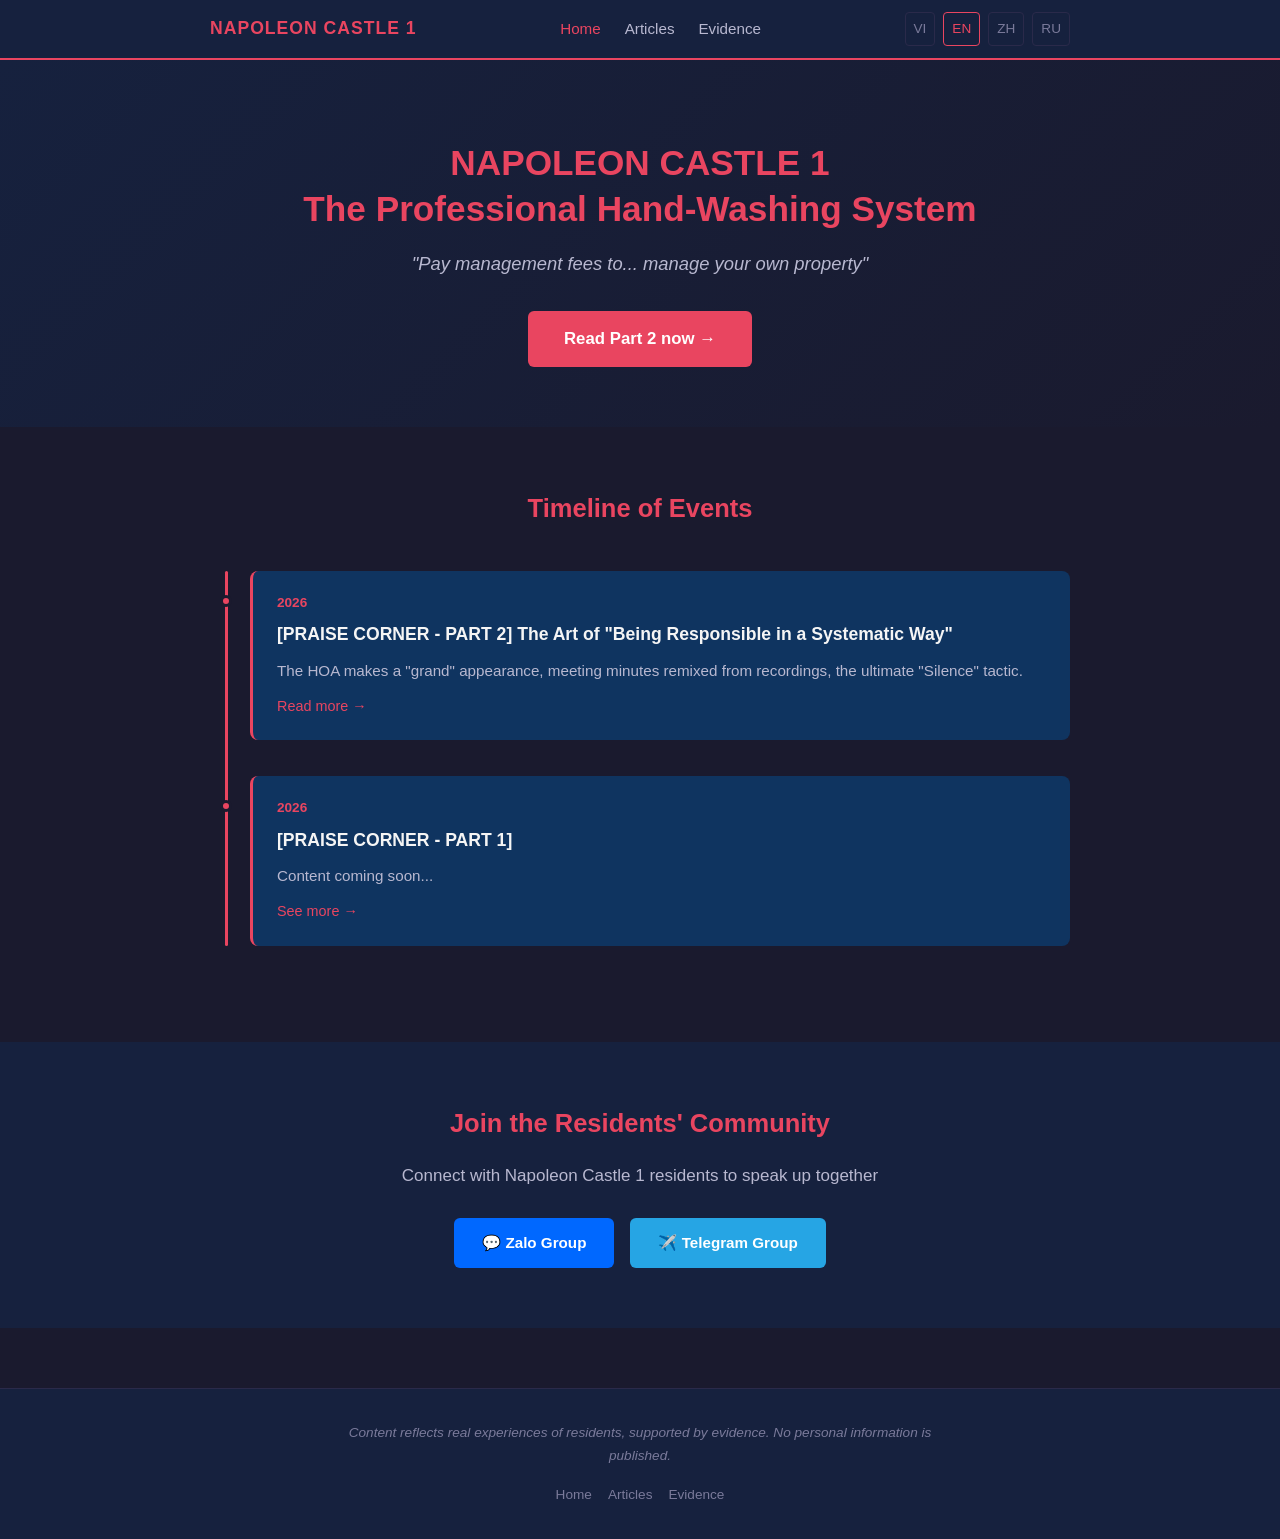
==== en/index.html @ b6dafae9 "feat: initial commit - Napoleon Castle expose site Multi-language static site with Vietnamese, Engli" ====
<!DOCTYPE html>
<html lang="en">
<head>
  <meta charset="UTF-8">
  <meta name="viewport" content="width=device-width, initial-scale=1.0">
  <meta name="description" content="Napoleon Castle 1 - Exposing the HOA & Property Management of Napoleon Castle 1, Nha Trang. Evidence, truth, and the residents' voice.">
  <title>Napoleon Castle 1 — The Professional Hand-Washing System</title>
  <link rel="alternate" hreflang="vi" href="/vi/index.html">
  <link rel="alternate" hreflang="en" href="/en/index.html">
  <link rel="alternate" hreflang="zh" href="/zh/index.html">
  <link rel="alternate" hreflang="ru" href="/ru/index.html">
  <link rel="stylesheet" href="../css/style.css">
</head>
<body>
  <header class="site-header">
    <div class="container">
      <a href="/en/index.html" class="site-logo">NAPOLEON CASTLE 1</a>
      <button class="menu-toggle" aria-label="Menu">&#9776;</button>
      <ul class="nav-links">
        <li><a href="/en/index.html" class="active">Home</a></li>
        <li><a href="/en/posts/part-2.html">Articles</a></li>
        <li><a href="/en/evidence/index.html">Evidence</a></li>
      </ul>
      <div class="lang-selector">
        <a href="/vi/index.html">VI</a>
        <a href="/en/index.html" class="active">EN</a>
        <a href="/zh/index.html">ZH</a>
        <a href="/ru/index.html">RU</a>
      </div>
    </div>
  </header>

  <main>
    <!-- Hero -->
    <section class="hero">
      <div class="container">
        <h1>NAPOLEON CASTLE 1<br>The Professional Hand-Washing System</h1>
        <p class="subtitle">"Pay management fees to... manage your own property"</p>
        <a href="/en/posts/part-2.html" class="btn-cta">Read Part 2 now →</a>
      </div>
    </section>

    <!-- Timeline -->
    <section class="timeline-section">
      <div class="container">
        <h2>Timeline of Events</h2>
        <div class="timeline">
          <div class="timeline-item">
            <div class="timeline-date">2026</div>
            <h3>[PRAISE CORNER - PART 2] The Art of "Being Responsible in a Systematic Way"</h3>
            <p>The HOA makes a "grand" appearance, meeting minutes remixed from recordings, the ultimate "Silence" tactic.</p>
            <a href="/en/posts/part-2.html" class="read-more">Read more →</a>
          </div>
          <div class="timeline-item">
            <div class="timeline-date">2026</div>
            <h3>[PRAISE CORNER - PART 1]</h3>
            <p>Content coming soon...</p>
            <a href="/en/posts/part-1.html" class="read-more">See more →</a>
          </div>
        </div>
      </div>
    </section>

    <!-- Community -->
    <section class="community-section">
      <h2>Join the Residents' Community</h2>
      <p>Connect with Napoleon Castle 1 residents to speak up together</p>
      <div class="community-buttons">
        <a href="#" class="btn-community btn-zalo">💬 Zalo Group</a>
        <a href="#" class="btn-community btn-telegram">✈️ Telegram Group</a>
      </div>
    </section>
  </main>

  <footer class="site-footer">
    <div class="container">
      <p class="disclaimer">Content reflects real experiences of residents, supported by evidence. No personal information is published.</p>
      <div class="footer-links">
        <a href="/en/index.html">Home</a>
        <a href="/en/posts/part-2.html">Articles</a>
        <a href="/en/evidence/index.html">Evidence</a>
      </div>
    </div>
  </footer>

  <script src="../js/main.js"></script>
</body>
</html>
---- css/style.css ----
/* === Napoleon Castle 1 Expose — Theme === */
:root {
  --bg-primary: #1a1a2e;
  --bg-secondary: #16213e;
  --bg-card: #0f3460;
  --accent: #e94560;
  --accent-hover: #ff6b81;
  --text-primary: #f5f5f5;
  --text-secondary: #b8b8d0;
  --text-muted: #7a7a9a;
  --border: #2a2a4a;
  --quote-border: #e94560;
  --success: #2ed573;
  --font-stack: -apple-system, BlinkMacSystemFont, 'Segoe UI', Roboto, sans-serif;
  --max-width: 900px;
  --header-height: 60px;
}

/* === Reset & Base === */
*, *::before, *::after { box-sizing: border-box; margin: 0; padding: 0; }

html { scroll-behavior: smooth; }

body {
  font-family: var(--font-stack);
  background: var(--bg-primary);
  color: var(--text-primary);
  line-height: 1.7;
  font-size: 17px;
  min-height: 100vh;
}

a { color: var(--accent); text-decoration: none; transition: color 0.2s; }
a:hover { color: var(--accent-hover); }

img { max-width: 100%; height: auto; }

/* === Layout === */
.container { max-width: var(--max-width); margin: 0 auto; padding: 0 20px; }

/* === Header === */
.site-header {
  background: var(--bg-secondary);
  border-bottom: 2px solid var(--accent);
  position: sticky;
  top: 0;
  z-index: 100;
  height: var(--header-height);
}

.site-header .container {
  display: flex;
  align-items: center;
  justify-content: space-between;
  height: 100%;
}

.site-logo {
  font-size: 1.1rem;
  font-weight: 700;
  color: var(--accent);
  letter-spacing: 1px;
}

.nav-links { display: flex; gap: 24px; list-style: none; }
.nav-links a { color: var(--text-secondary); font-size: 0.95rem; }
.nav-links a:hover, .nav-links a.active { color: var(--accent); }

.lang-selector { display: flex; gap: 8px; }
.lang-selector a {
  color: var(--text-muted);
  font-size: 0.85rem;
  padding: 4px 8px;
  border: 1px solid var(--border);
  border-radius: 4px;
}
.lang-selector a:hover, .lang-selector a.active {
  color: var(--accent);
  border-color: var(--accent);
}

/* Hamburger */
.menu-toggle {
  display: none;
  background: none;
  border: none;
  color: var(--text-primary);
  font-size: 1.5rem;
  cursor: pointer;
}

/* === Hero === */
.hero {
  text-align: center;
  padding: 80px 20px 60px;
  background: linear-gradient(135deg, var(--bg-secondary), var(--bg-primary));
}

.hero h1 {
  font-size: 2.2rem;
  color: var(--accent);
  margin-bottom: 16px;
  line-height: 1.3;
}

.hero .subtitle {
  font-size: 1.15rem;
  color: var(--text-secondary);
  font-style: italic;
  margin-bottom: 32px;
}

.btn-cta {
  display: inline-block;
  background: var(--accent);
  color: #fff;
  padding: 14px 36px;
  border-radius: 6px;
  font-size: 1.05rem;
  font-weight: 600;
  transition: background 0.2s;
}
.btn-cta:hover { background: var(--accent-hover); color: #fff; }

/* === Timeline === */
.timeline-section { padding: 60px 0; }
.timeline-section h2 { text-align: center; margin-bottom: 40px; color: var(--accent); }

.timeline {
  position: relative;
  padding-left: 40px;
}

.timeline::before {
  content: '';
  position: absolute;
  left: 15px;
  top: 0;
  bottom: 0;
  width: 3px;
  background: var(--accent);
  border-radius: 2px;
}

.timeline-item {
  position: relative;
  margin-bottom: 36px;
  padding: 20px 24px;
  background: var(--bg-card);
  border-radius: 8px;
  border-left: 3px solid var(--accent);
}

.timeline-item::before {
  content: '';
  position: absolute;
  left: -33px;
  top: 24px;
  width: 12px;
  height: 12px;
  background: var(--accent);
  border-radius: 50%;
  border: 3px solid var(--bg-primary);
}

.timeline-date {
  font-size: 0.85rem;
  color: var(--accent);
  font-weight: 600;
  margin-bottom: 6px;
}

.timeline-item h3 { font-size: 1.1rem; margin-bottom: 8px; }
.timeline-item p { color: var(--text-secondary); font-size: 0.95rem; }
.timeline-item .read-more { font-size: 0.9rem; margin-top: 10px; display: inline-block; }

/* === Quote Block === */
.quote-block {
  border-left: 4px solid var(--quote-border);
  padding: 20px 24px;
  margin: 28px 0;
  background: rgba(233, 69, 96, 0.08);
  border-radius: 0 8px 8px 0;
  font-style: italic;
  font-size: 1.15rem;
  color: var(--text-primary);
  line-height: 1.6;
}

.quote-block cite {
  display: block;
  margin-top: 10px;
  font-size: 0.85rem;
  color: var(--text-muted);
  font-style: normal;
}

/* === Community Section === */
.community-section {
  text-align: center;
  padding: 60px 20px;
  background: var(--bg-secondary);
}

.community-section h2 { color: var(--accent); margin-bottom: 16px; }
.community-section p { color: var(--text-secondary); margin-bottom: 28px; }

.community-buttons { display: flex; gap: 16px; justify-content: center; flex-wrap: wrap; }

.btn-community {
  display: inline-flex;
  align-items: center;
  gap: 8px;
  padding: 12px 28px;
  border-radius: 6px;
  font-weight: 600;
  font-size: 0.95rem;
  color: #fff;
  transition: opacity 0.2s;
}
.btn-community:hover { opacity: 0.85; color: #fff; }
.btn-zalo { background: #0068ff; }
.btn-telegram { background: #26a5e4; }

.qr-codes {
  display: flex;
  gap: 32px;
  justify-content: center;
  flex-wrap: wrap;
  margin-top: 28px;
}
.qr-item { text-align: center; }
.qr-item p { color: var(--text-muted); font-size: 0.9rem; margin-bottom: 12px; }
.qr-image {
  max-width: 200px;
  border-radius: 12px;
  border: 3px solid #fff;
}

/* === Post Article (single-page blog) === */
.post-article { padding-top: 20px; }
.post-article + .post-article { border-top: 2px solid var(--accent); margin-top: 60px; }

.post-header {
  padding: 48px 0 24px;
  border-bottom: 1px solid var(--border);
  margin-bottom: 32px;
}

.post-header h1 { font-size: 1.8rem; line-height: 1.3; margin-bottom: 12px; }
.post-meta { color: var(--text-muted); font-size: 0.9rem; }

.post-content { padding-bottom: 40px; }
.post-content h2 {
  color: var(--accent);
  font-size: 1.4rem;
  margin: 40px 0 16px;
  padding-bottom: 8px;
  border-bottom: 1px solid var(--border);
}
.post-content h3 { font-size: 1.15rem; margin: 24px 0 12px; }
.post-content p { margin-bottom: 16px; color: var(--text-secondary); }
.post-content ul, .post-content ol { margin: 12px 0 16px 24px; color: var(--text-secondary); }
.post-content li { margin-bottom: 6px; }
.post-content strong { color: var(--text-primary); }

/* Loop visual */
.loop-diagram {
  text-align: center;
  padding: 24px;
  margin: 28px 0;
  background: var(--bg-card);
  border-radius: 8px;
  font-size: 1.2rem;
  color: var(--accent);
  letter-spacing: 2px;
}

/* === Evidence === */
.evidence-section {
  background: var(--bg-card);
  padding: 24px;
  border-radius: 8px;
  margin: 32px 0;
}
.evidence-section h2 { color: var(--accent); margin-bottom: 16px; font-size: 1.2rem; }
.evidence-link {
  display: block;
  padding: 10px 0;
  border-bottom: 1px solid var(--border);
  color: var(--text-secondary);
}
.evidence-link:last-child { border-bottom: none; }
.evidence-link:hover { color: var(--accent); }

.evidence-embed {
  margin-bottom: 28px;
  padding-bottom: 20px;
  border-bottom: 1px solid var(--border);
}
.evidence-embed:last-child { border-bottom: none; }
.evidence-embed h3 { font-size: 1rem; margin-bottom: 12px; color: var(--text-primary); }
.evidence-embed iframe {
  border: none;
  border-radius: 6px;
  background: var(--bg-secondary);
  display: block;
  margin-bottom: 8px;
}

/* 16:9 responsive video */
.video-wrapper {
  position: relative;
  padding-bottom: 56.25%; /* 16:9 */
  height: 0;
  overflow: hidden;
  border-radius: 6px;
  margin-bottom: 8px;
}
.video-wrapper iframe {
  position: absolute;
  top: 0;
  left: 0;
  width: 100%;
  height: 100%;
  margin-bottom: 0;
}

/* === Share Buttons === */
.share-buttons {
  display: flex;
  gap: 12px;
  padding: 24px 0;
  border-top: 1px solid var(--border);
  margin-top: 32px;
}

.btn-share {
  padding: 10px 20px;
  border-radius: 6px;
  font-size: 0.9rem;
  font-weight: 600;
  cursor: pointer;
  border: none;
  color: #fff;
  transition: opacity 0.2s;
}
.btn-share:hover { opacity: 0.85; }
.btn-share-fb { background: #1877f2; }
.btn-share-copy { background: var(--bg-card); border: 1px solid var(--border); color: var(--text-secondary); }
.btn-share-copy:hover { border-color: var(--accent); color: var(--accent); }

/* === Post Navigation === */
.post-nav {
  display: flex;
  justify-content: space-between;
  padding: 24px 0;
  border-top: 1px solid var(--border);
}
.post-nav a { color: var(--text-secondary); }
.post-nav a:hover { color: var(--accent); }

/* === Footer === */
.site-footer {
  background: var(--bg-secondary);
  border-top: 1px solid var(--border);
  padding: 32px 0;
  text-align: center;
  margin-top: 60px;
}

.disclaimer {
  font-size: 0.85rem;
  color: var(--text-muted);
  font-style: italic;
  margin-bottom: 16px;
  max-width: 600px;
  margin-left: auto;
  margin-right: auto;
}

.footer-links { display: flex; gap: 16px; justify-content: center; }
.footer-links a { color: var(--text-muted); font-size: 0.85rem; }

/* === Landing Page (Language Selector) === */
.landing-page {
  display: flex;
  flex-direction: column;
  align-items: center;
  justify-content: center;
  min-height: 100vh;
  text-align: center;
  padding: 40px 20px;
}

.landing-page h1 {
  font-size: 2.5rem;
  color: var(--accent);
  margin-bottom: 12px;
}

.landing-page .tagline {
  color: var(--text-secondary);
  font-style: italic;
  margin-bottom: 48px;
  font-size: 1.1rem;
}

.lang-grid {
  display: grid;
  grid-template-columns: repeat(2, 1fr);
  gap: 16px;
  max-width: 400px;
  width: 100%;
}

.lang-btn {
  display: flex;
  align-items: center;
  justify-content: center;
  padding: 20px;
  background: var(--bg-card);
  border: 2px solid var(--border);
  border-radius: 10px;
  font-size: 1.1rem;
  font-weight: 600;
  color: var(--text-primary);
  transition: border-color 0.2s, transform 0.2s;
}
.lang-btn:hover {
  border-color: var(--accent);
  color: var(--accent);
  transform: translateY(-2px);
}

/* === Placeholder Notice === */
.placeholder-notice {
  text-align: center;
  padding: 80px 20px;
  color: var(--text-muted);
  font-style: italic;
  font-size: 1.1rem;
}

/* === Responsive === */
@media (max-width: 768px) {
  .menu-toggle { display: block; }

  .nav-links {
    display: none;
    position: absolute;
    top: var(--header-height);
    left: 0;
    right: 0;
    background: var(--bg-secondary);
    flex-direction: column;
    padding: 16px 20px;
    gap: 12px;
    border-bottom: 2px solid var(--accent);
  }
  .nav-links.open { display: flex; }

  .lang-selector {
    position: absolute;
    top: var(--header-height);
    right: 20px;
    display: none;
  }
  .nav-links.open ~ .lang-selector { display: flex; margin-top: 8px; }

  .hero { padding: 48px 16px 40px; }
  .hero h1 { font-size: 1.6rem; }

  .timeline { padding-left: 30px; }
  .timeline::before { left: 10px; }
  .timeline-item::before { left: -28px; }

  .post-header h1 { font-size: 1.4rem; }
  .post-content h2 { font-size: 1.2rem; }

  .lang-grid { grid-template-columns: 1fr; max-width: 280px; }

  .landing-page h1 { font-size: 1.8rem; }
}
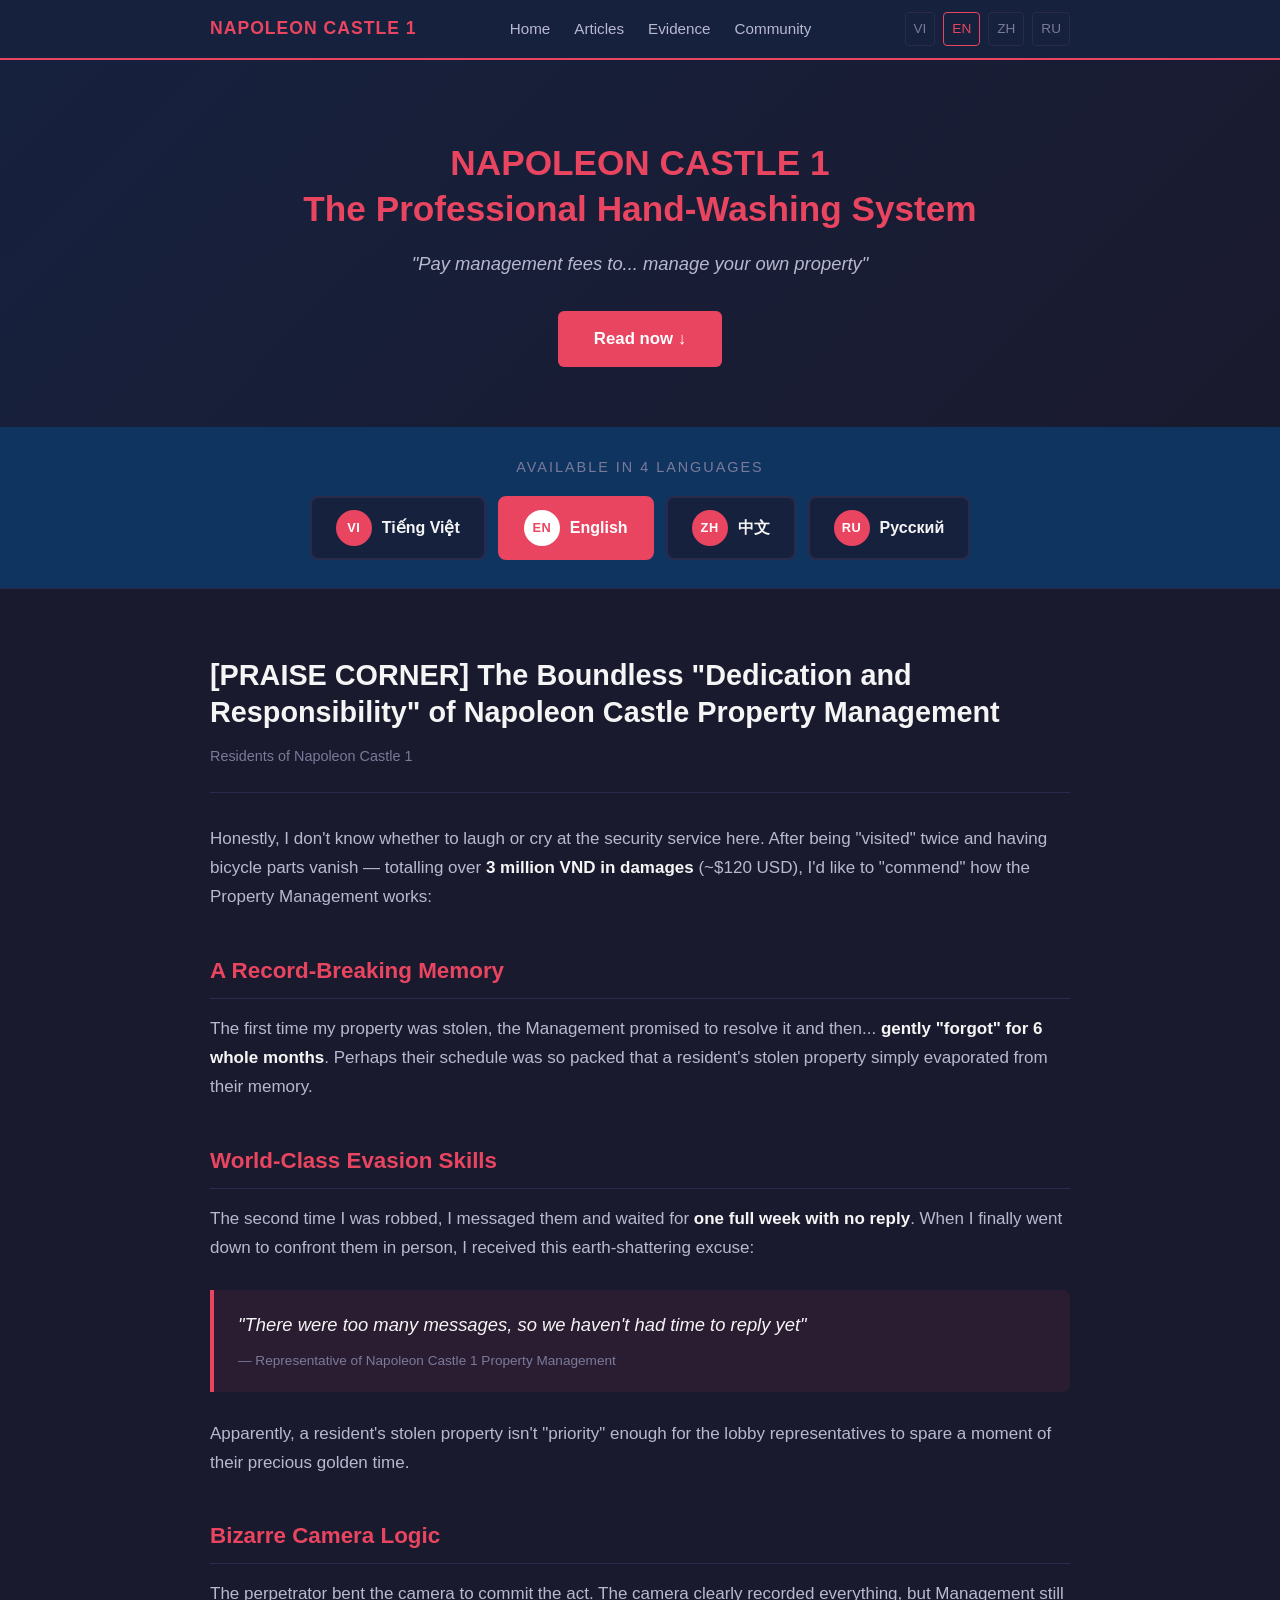
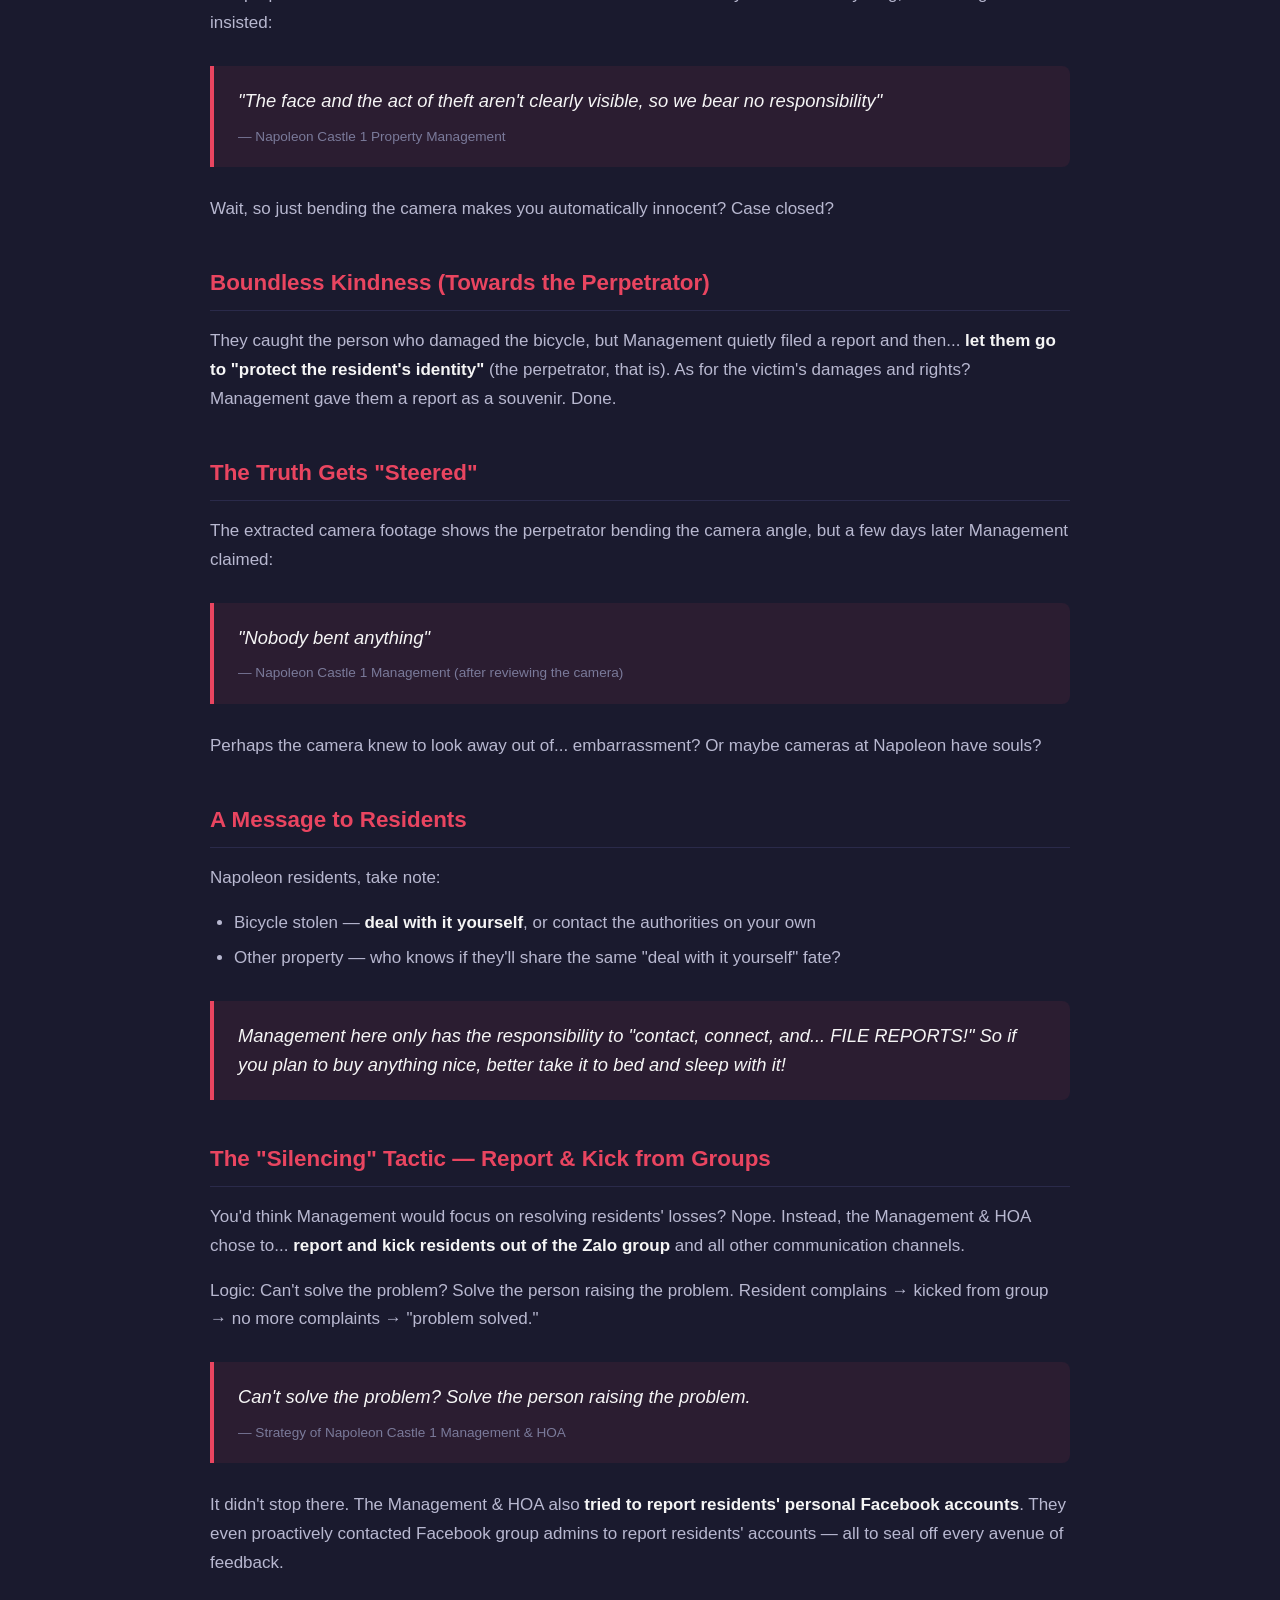
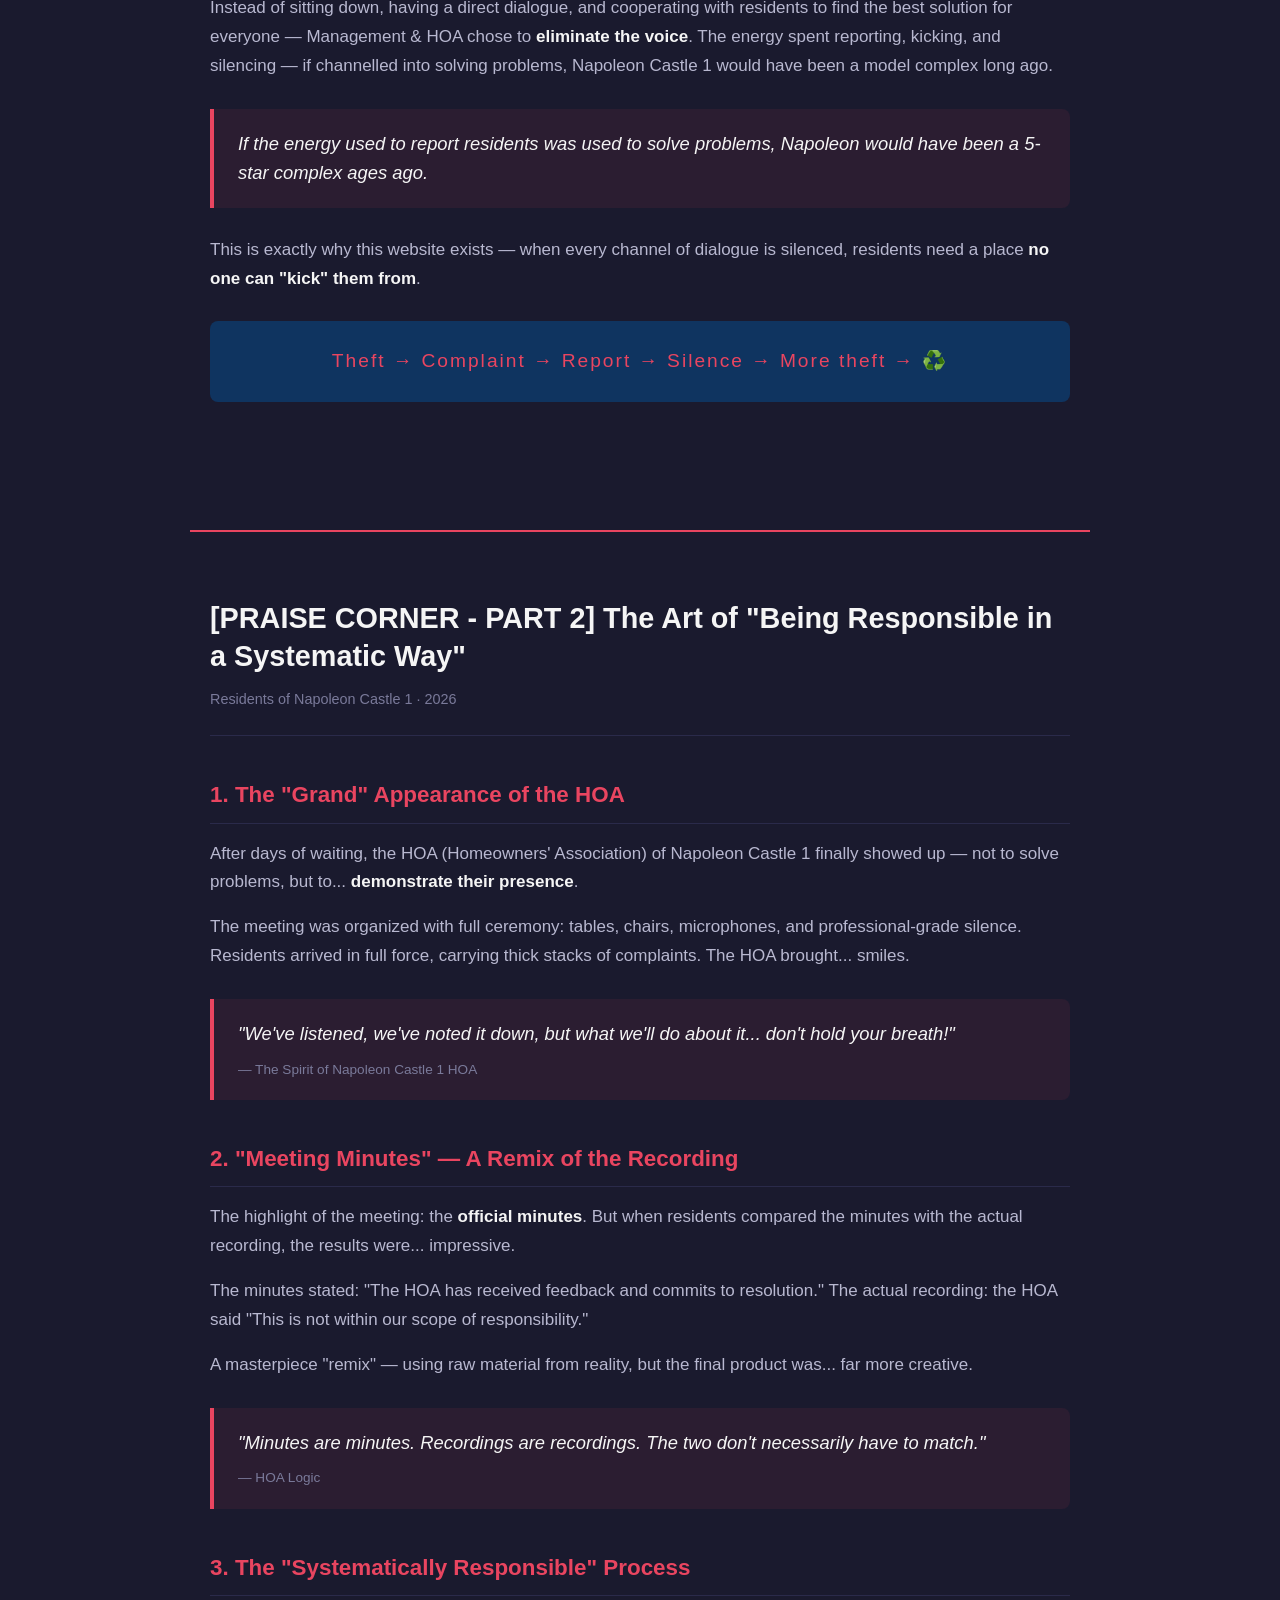
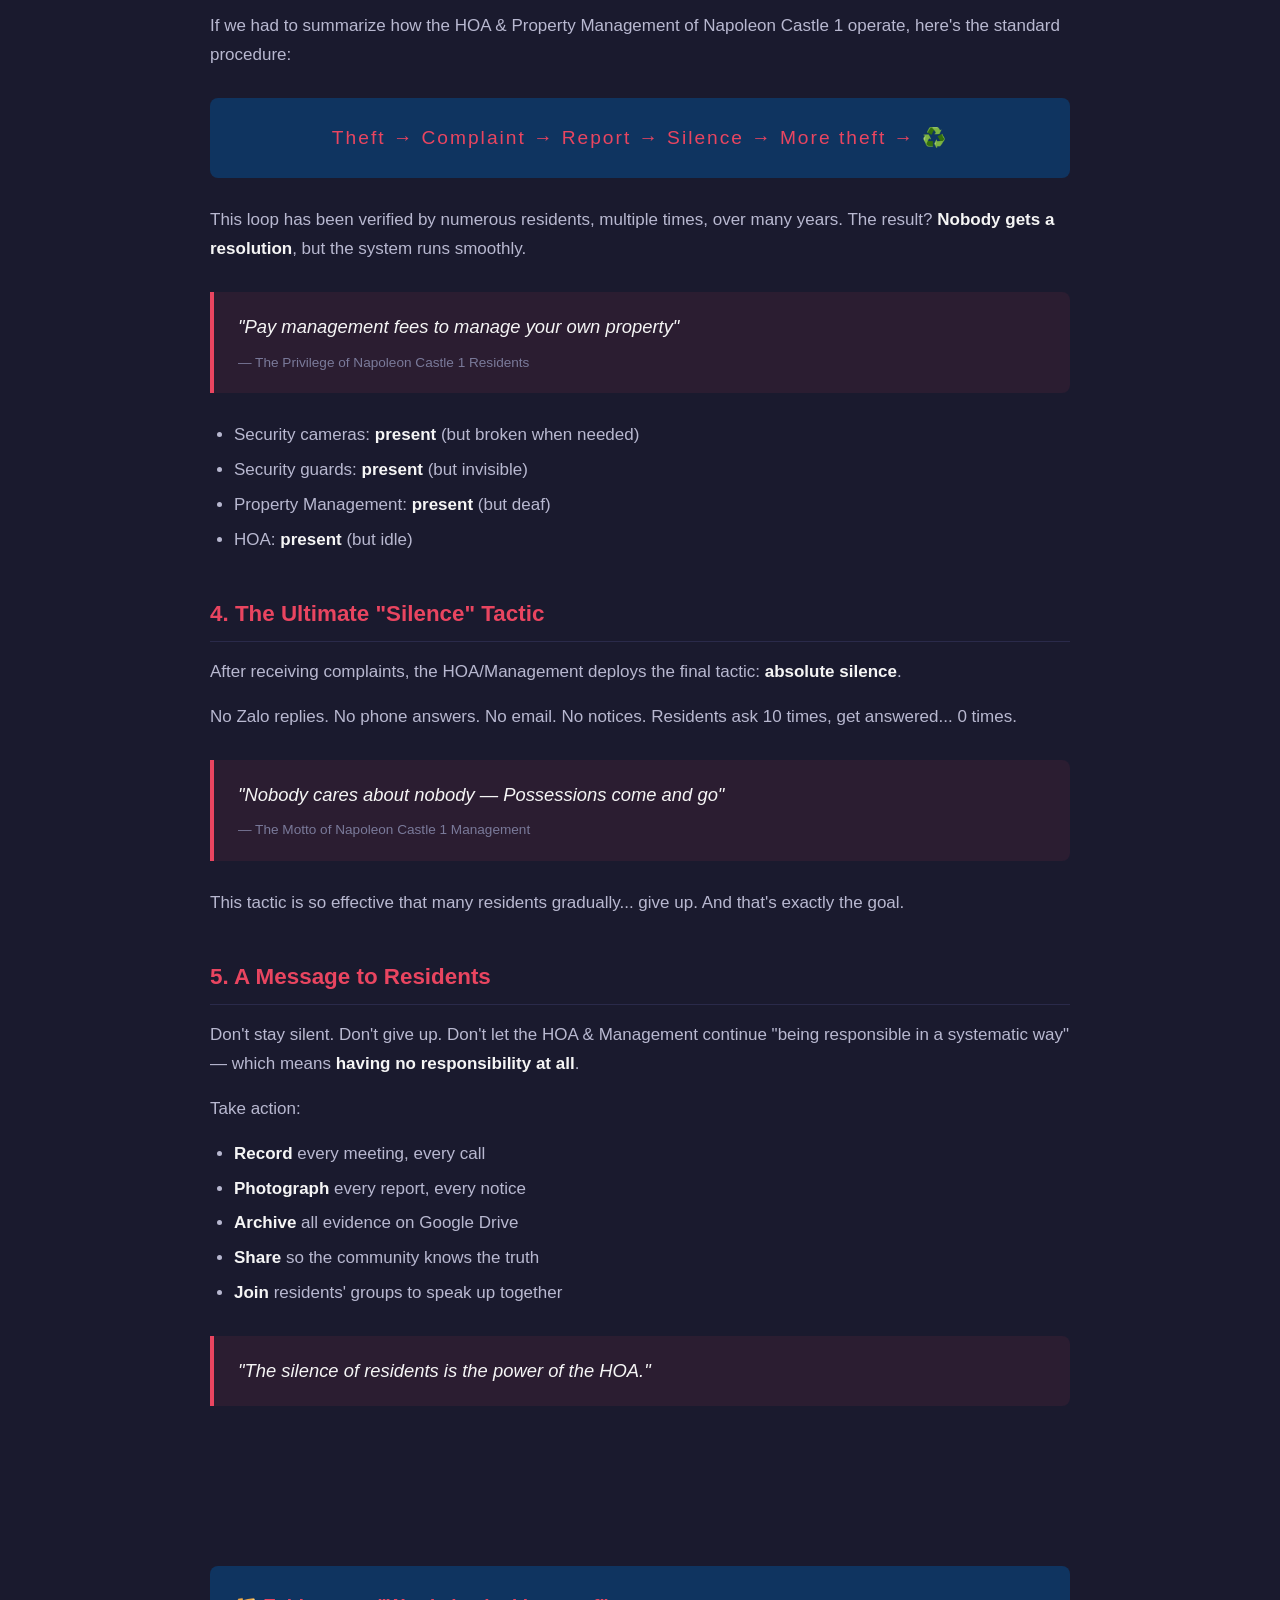
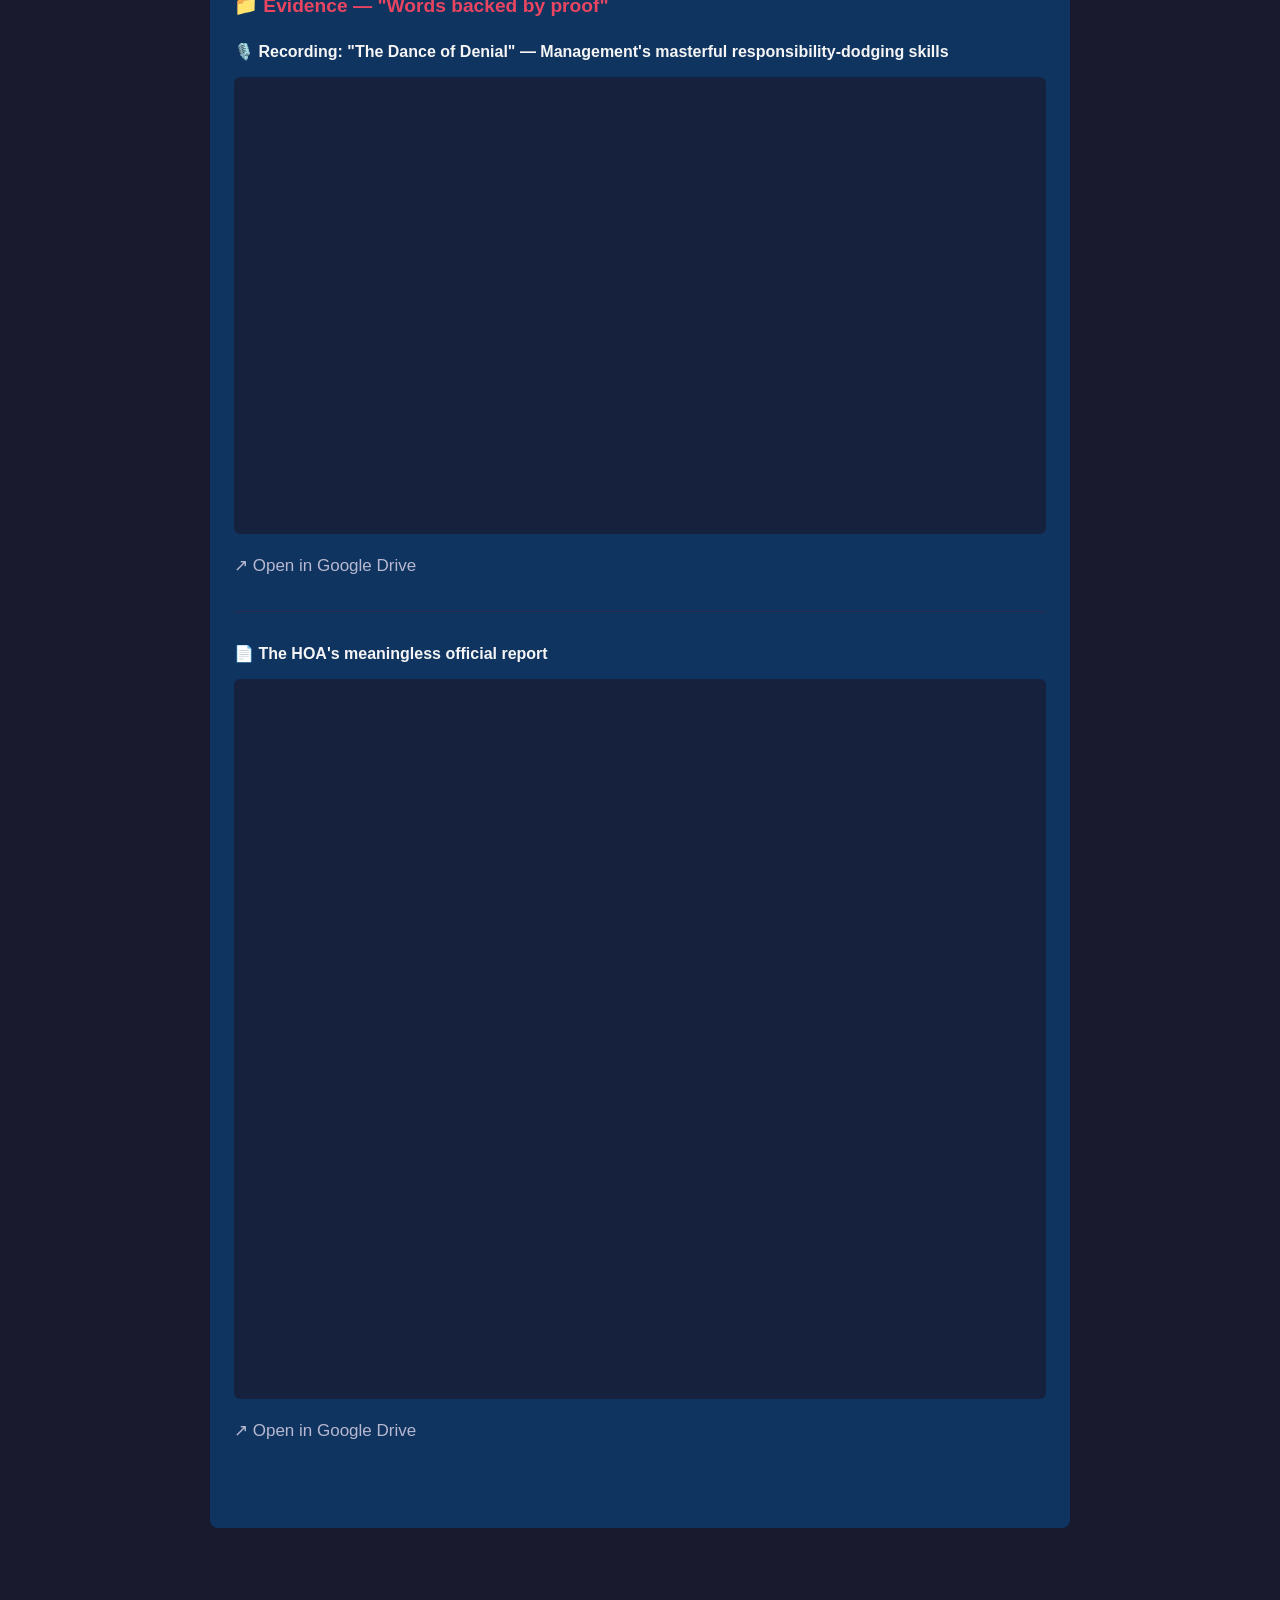
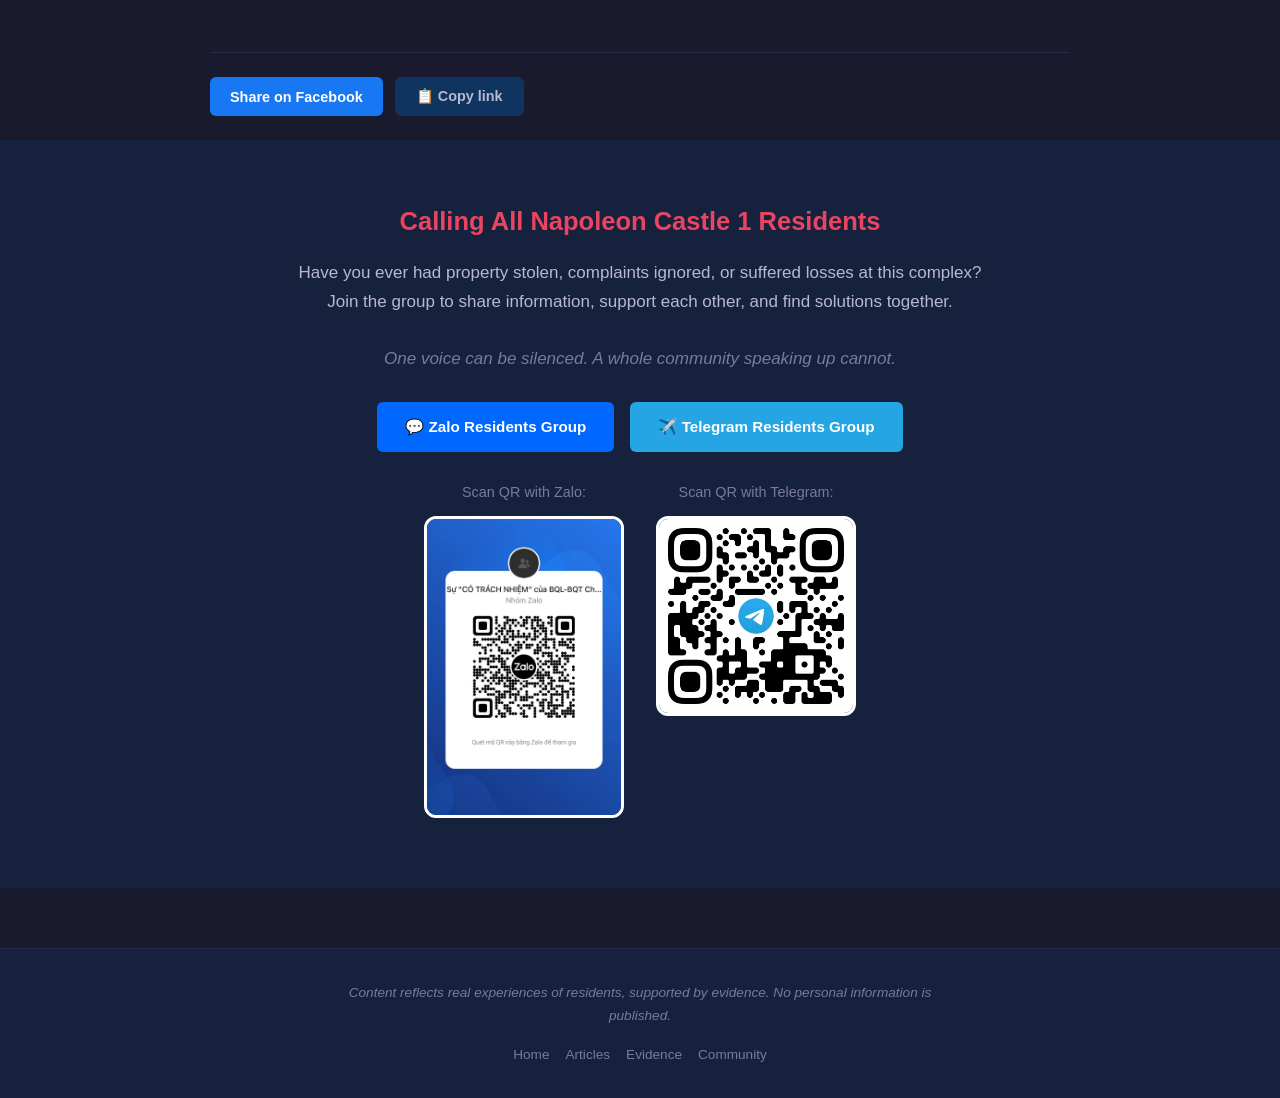
==== commit f0297696: "update" ====
--- a/en/index.html
+++ b/en/index.html
@@ -5,69 +5,281 @@
   <meta name="viewport" content="width=device-width, initial-scale=1.0">
   <meta name="description" content="Napoleon Castle 1 - Exposing the HOA & Property Management of Napoleon Castle 1, Nha Trang. Evidence, truth, and the residents' voice.">
   <title>Napoleon Castle 1 — The Professional Hand-Washing System</title>
-  <link rel="alternate" hreflang="vi" href="/vi/index.html">
-  <link rel="alternate" hreflang="en" href="/en/index.html">
-  <link rel="alternate" hreflang="zh" href="/zh/index.html">
-  <link rel="alternate" hreflang="ru" href="/ru/index.html">
+  <link rel="alternate" hreflang="vi" href="../index.html">
+  <link rel="alternate" hreflang="en" href="./index.html">
+  <link rel="alternate" hreflang="zh" href="../zh/index.html">
+  <link rel="alternate" hreflang="ru" href="../ru/index.html">
   <link rel="stylesheet" href="../css/style.css">
 </head>
 <body>
   <header class="site-header">
     <div class="container">
-      <a href="/en/index.html" class="site-logo">NAPOLEON CASTLE 1</a>
+      <a href="#top" class="site-logo">NAPOLEON CASTLE 1</a>
       <button class="menu-toggle" aria-label="Menu">&#9776;</button>
       <ul class="nav-links">
-        <li><a href="/en/index.html" class="active">Home</a></li>
-        <li><a href="/en/posts/part-2.html">Articles</a></li>
-        <li><a href="/en/evidence/index.html">Evidence</a></li>
+        <li><a href="#top">Home</a></li>
+        <li><a href="#articles">Articles</a></li>
+        <li><a href="#evidence">Evidence</a></li>
+        <li><a href="#community">Community</a></li>
       </ul>
       <div class="lang-selector">
-        <a href="/vi/index.html">VI</a>
-        <a href="/en/index.html" class="active">EN</a>
-        <a href="/zh/index.html">ZH</a>
-        <a href="/ru/index.html">RU</a>
+        <a href="../index.html">VI</a>
+        <a href="./index.html" class="active">EN</a>
+        <a href="../zh/index.html">ZH</a>
+        <a href="../ru/index.html">RU</a>
       </div>
     </div>
   </header>
 
   <main>
     <!-- Hero -->
-    <section class="hero">
+    <section id="top" class="hero">
       <div class="container">
         <h1>NAPOLEON CASTLE 1<br>The Professional Hand-Washing System</h1>
         <p class="subtitle">"Pay management fees to... manage your own property"</p>
-        <a href="/en/posts/part-2.html" class="btn-cta">Read Part 2 now →</a>
-      </div>
-    </section>
-
-    <!-- Timeline -->
-    <section class="timeline-section">
+        <a href="#articles" class="btn-cta">Read now ↓</a>
+      </div>
+    </section>
+
+    <!-- Multi-language Banner -->
+    <section class="multilang-banner">
       <div class="container">
-        <h2>Timeline of Events</h2>
-        <div class="timeline">
-          <div class="timeline-item">
-            <div class="timeline-date">2026</div>
-            <h3>[PRAISE CORNER - PART 2] The Art of "Being Responsible in a Systematic Way"</h3>
-            <p>The HOA makes a "grand" appearance, meeting minutes remixed from recordings, the ultimate "Silence" tactic.</p>
-            <a href="/en/posts/part-2.html" class="read-more">Read more →</a>
-          </div>
-          <div class="timeline-item">
-            <div class="timeline-date">2026</div>
-            <h3>[PRAISE CORNER - PART 1]</h3>
-            <p>Content coming soon...</p>
-            <a href="/en/posts/part-1.html" class="read-more">See more →</a>
-          </div>
-        </div>
-      </div>
-    </section>
-
-    <!-- Community -->
-    <section class="community-section">
-      <h2>Join the Residents' Community</h2>
-      <p>Connect with Napoleon Castle 1 residents to speak up together</p>
+        <p class="multilang-title">Available in 4 languages</p>
+        <div class="multilang-grid">
+          <a href="../index.html" class="multilang-btn">
+            <span class="multilang-flag">VI</span>
+            <span class="multilang-label">Tiếng Việt</span>
+          </a>
+          <a href="./index.html" class="multilang-btn active">
+            <span class="multilang-flag">EN</span>
+            <span class="multilang-label">English</span>
+          </a>
+          <a href="../zh/index.html" class="multilang-btn">
+            <span class="multilang-flag">ZH</span>
+            <span class="multilang-label">中文</span>
+          </a>
+          <a href="../ru/index.html" class="multilang-btn">
+            <span class="multilang-flag">RU</span>
+            <span class="multilang-label">Русский</span>
+          </a>
+        </div>
+      </div>
+    </section>
+
+    <!-- ========== ARTICLES ========== -->
+    <section id="articles">
+
+      <!-- Article 1 -->
+      <article class="container post-article">
+        <div class="post-header">
+          <h1>[PRAISE CORNER] The Boundless "Dedication and Responsibility" of Napoleon Castle Property Management</h1>
+          <p class="post-meta">Residents of Napoleon Castle 1</p>
+        </div>
+
+        <div class="post-content">
+          <p>Honestly, I don't know whether to laugh or cry at the security service here. After being "visited" twice and having bicycle parts vanish — totalling over <strong>3 million VND in damages</strong> (~$120 USD), I'd like to "commend" how the Property Management works:</p>
+
+          <h2>A Record-Breaking Memory</h2>
+          <p>The first time my property was stolen, the Management promised to resolve it and then... <strong>gently "forgot" for 6 whole months</strong>. Perhaps their schedule was so packed that a resident's stolen property simply evaporated from their memory.</p>
+
+          <h2>World-Class Evasion Skills</h2>
+          <p>The second time I was robbed, I messaged them and waited for <strong>one full week with no reply</strong>. When I finally went down to confront them in person, I received this earth-shattering excuse:</p>
+
+          <div class="quote-block">
+            "There were too many messages, so we haven't had time to reply yet"
+            <cite>— Representative of Napoleon Castle 1 Property Management</cite>
+          </div>
+
+          <p>Apparently, a resident's stolen property isn't "priority" enough for the lobby representatives to spare a moment of their precious golden time.</p>
+
+          <h2>Bizarre Camera Logic</h2>
+          <p>The perpetrator bent the camera to commit the act. The camera clearly recorded everything, but Management still insisted:</p>
+
+          <div class="quote-block">
+            "The face and the act of theft aren't clearly visible, so we bear no <em>responsibility</em>"
+            <cite>— Napoleon Castle 1 Property Management</cite>
+          </div>
+
+          <p>Wait, so just bending the camera makes you automatically innocent? Case closed?</p>
+
+          <h2>Boundless Kindness (Towards the Perpetrator)</h2>
+          <p>They caught the person who damaged the bicycle, but Management quietly filed a report and then... <strong>let them go to "protect the resident's identity"</strong> (the perpetrator, that is). As for the victim's damages and rights? Management gave them a report as a souvenir. Done.</p>
+
+          <h2>The Truth Gets "Steered"</h2>
+          <p>The extracted camera footage shows the perpetrator bending the camera angle, but a few days later Management claimed:</p>
+
+          <div class="quote-block">
+            "Nobody bent anything"
+            <cite>— Napoleon Castle 1 Management (after reviewing the camera)</cite>
+          </div>
+
+          <p>Perhaps the camera knew to look away out of... embarrassment? Or maybe cameras at Napoleon have souls?</p>
+
+          <h2>A Message to Residents</h2>
+          <p>Napoleon residents, take note:</p>
+          <ul>
+            <li>Bicycle stolen — <strong>deal with it yourself</strong>, or contact the authorities on your own</li>
+            <li>Other property — who knows if they'll share the same "deal with it yourself" fate?</li>
+          </ul>
+
+          <div class="quote-block">
+            Management here only has the <em>responsibility</em> to "contact, connect, and... FILE REPORTS!" So if you plan to buy anything nice, better take it to bed and sleep with it!
+          </div>
+
+          <h2>The "Silencing" Tactic — Report & Kick from Groups</h2>
+          <p>You'd think Management would focus on resolving residents' losses? Nope. Instead, the Management & HOA chose to... <strong>report and kick residents out of the Zalo group</strong> and all other communication channels.</p>
+          <p>Logic: Can't solve the problem? Solve the person raising the problem. Resident complains → kicked from group → no more complaints → "problem solved."</p>
+
+          <div class="quote-block">
+            Can't solve the problem? Solve the person raising the problem.
+            <cite>— Strategy of Napoleon Castle 1 Management & HOA</cite>
+          </div>
+
+          <p>It didn't stop there. The Management & HOA also <strong>tried to report residents' personal Facebook accounts</strong>. They even proactively contacted Facebook group admins to report residents' accounts — all to seal off every avenue of feedback.</p>
+          <p>Instead of sitting down, having a direct dialogue, and cooperating with residents to find the best solution for everyone — Management & HOA chose to <strong>eliminate the voice</strong>. The energy spent reporting, kicking, and silencing — if channelled into solving problems, Napoleon Castle 1 would have been a model complex long ago.</p>
+
+          <div class="quote-block">
+            If the energy used to report residents was used to solve problems, Napoleon would have been a 5-star complex ages ago.
+          </div>
+
+          <p>This is exactly why this website exists — when every channel of dialogue is silenced, residents need a place <strong>no one can "kick" them from</strong>.</p>
+
+          <div class="loop-diagram">
+            Theft → Complaint → Report → Silence → More theft → ♻️
+          </div>
+        </div>
+      </article>
+
+      <!-- Article 2 -->
+      <article class="container post-article">
+        <div class="post-header">
+          <h1>[PRAISE CORNER - PART 2] The Art of "Being Responsible in a Systematic Way"</h1>
+          <p class="post-meta">Residents of Napoleon Castle 1 · 2026</p>
+        </div>
+
+        <div class="post-content">
+          <h2>1. The "Grand" Appearance of the HOA</h2>
+          <p>After days of waiting, the HOA (Homeowners' Association) of Napoleon Castle 1 finally showed up — not to solve problems, but to... <strong>demonstrate their presence</strong>.</p>
+          <p>The meeting was organized with full ceremony: tables, chairs, microphones, and professional-grade silence. Residents arrived in full force, carrying thick stacks of complaints. The HOA brought... smiles.</p>
+
+          <div class="quote-block">
+            "We've listened, we've noted it down, but what we'll do about it... don't hold your breath!"
+            <cite>— The Spirit of Napoleon Castle 1 HOA</cite>
+          </div>
+
+          <h2>2. "Meeting Minutes" — A Remix of the Recording</h2>
+          <p>The highlight of the meeting: the <strong>official minutes</strong>. But when residents compared the minutes with the actual recording, the results were... impressive.</p>
+          <p>The minutes stated: "The HOA has received feedback and commits to resolution." The actual recording: the HOA said "This is not within our scope of responsibility."</p>
+          <p>A masterpiece "remix" — using raw material from reality, but the final product was... far more creative.</p>
+
+          <div class="quote-block">
+            "Minutes are minutes. Recordings are recordings. The two don't necessarily have to match."
+            <cite>— HOA Logic</cite>
+          </div>
+
+          <h2>3. The "Systematically Responsible" Process</h2>
+          <p>If we had to summarize how the HOA & Property Management of Napoleon Castle 1 operate, here's the standard procedure:</p>
+
+          <div class="loop-diagram">
+            Theft → Complaint → Report → Silence → More theft → ♻️
+          </div>
+
+          <p>This loop has been verified by numerous residents, multiple times, over many years. The result? <strong>Nobody gets a resolution</strong>, but the system runs smoothly.</p>
+
+          <div class="quote-block">
+            "Pay management fees to manage your own property"
+            <cite>— The Privilege of Napoleon Castle 1 Residents</cite>
+          </div>
+
+          <ul>
+            <li>Security cameras: <strong>present</strong> (but broken when needed)</li>
+            <li>Security guards: <strong>present</strong> (but invisible)</li>
+            <li>Property Management: <strong>present</strong> (but deaf)</li>
+            <li>HOA: <strong>present</strong> (but idle)</li>
+          </ul>
+
+          <h2>4. The Ultimate "Silence" Tactic</h2>
+          <p>After receiving complaints, the HOA/Management deploys the final tactic: <strong>absolute silence</strong>.</p>
+          <p>No Zalo replies. No phone answers. No email. No notices. Residents ask 10 times, get answered... 0 times.</p>
+
+          <div class="quote-block">
+            "Nobody cares about nobody — Possessions come and go"
+            <cite>— The Motto of Napoleon Castle 1 Management</cite>
+          </div>
+
+          <p>This tactic is so effective that many residents gradually... give up. And that's exactly the goal.</p>
+
+          <h2>5. A Message to Residents</h2>
+          <p>Don't stay silent. Don't give up. Don't let the HOA & Management continue "being responsible in a systematic way" — which means <strong>having no responsibility at all</strong>.</p>
+          <p>Take action:</p>
+          <ul>
+            <li><strong>Record</strong> every meeting, every call</li>
+            <li><strong>Photograph</strong> every report, every notice</li>
+            <li><strong>Archive</strong> all evidence on Google Drive</li>
+            <li><strong>Share</strong> so the community knows the truth</li>
+            <li><strong>Join</strong> residents' groups to speak up together</li>
+          </ul>
+
+          <div class="quote-block">
+            "The silence of residents is the power of the HOA."
+          </div>
+        </div>
+      </article>
+
+    </section>
+
+    <!-- ========== EVIDENCE ========== -->
+    <section id="evidence" class="container" style="padding: 60px 20px;">
+      <div class="evidence-section">
+        <h2>📁 Evidence — "Words backed by proof"</h2>
+
+        <div class="evidence-embed">
+          <h3>🎙️ Recording: "The Dance of Denial" — Management's masterful responsibility-dodging skills</h3>
+          <div class="video-wrapper">
+            <iframe src="https://drive.google.com/file/d/17WcGoPP5Mn9UGs67DYSQonbkfTGHQ_Rq/preview" allow="autoplay" loading="lazy"></iframe>
+          </div>
+          <a href="https://drive.google.com/file/d/17WcGoPP5Mn9UGs67DYSQonbkfTGHQ_Rq/view?usp=sharing" target="_blank" class="evidence-link">↗ Open in Google Drive</a>
+        </div>
+
+        <div class="evidence-embed">
+          <h3>📄 The HOA's meaningless official report</h3>
+          <iframe src="https://drive.google.com/file/d/1DjLZCv8FDVoXOdArXhxJp0pirLEezRLO/preview" width="100%" height="720" allow="autoplay" loading="lazy"></iframe>
+          <a href="https://drive.google.com/file/d/1DjLZCv8FDVoXOdArXhxJp0pirLEezRLO/view?usp=drive_link" target="_blank" class="evidence-link">↗ Open in Google Drive</a>
+        </div>
+      </div>
+    </section>
+
+    <!-- ========== SHARE ========== -->
+    <div class="container">
+      <div class="share-buttons">
+        <button class="btn-share btn-share-fb" onclick="shareFacebook()">Share on Facebook</button>
+        <button class="btn-share btn-share-copy" onclick="copyLink()">📋 Copy link</button>
+      </div>
+    </div>
+
+    <!-- ========== COMMUNITY ========== -->
+    <section id="community" class="community-section">
+      <h2>Calling All Napoleon Castle 1 Residents</h2>
+      <p>Have you ever had property stolen, complaints ignored, or suffered losses at this complex?<br>
+      Join the group to share information, support each other, and find solutions together.</p>
+      <p style="color: var(--text-muted); font-style: italic; margin-top: 8px;">One voice can be silenced. A whole community speaking up cannot.</p>
       <div class="community-buttons">
-        <a href="#" class="btn-community btn-zalo">💬 Zalo Group</a>
-        <a href="#" class="btn-community btn-telegram">✈️ Telegram Group</a>
+        <a href="https://zalo.me/g/q9gv7rk0p5awj9sfgsnn" target="_blank" class="btn-community btn-zalo">💬 Zalo Residents Group</a>
+        <a href="https://t.me/+AWiFzAYis3QyZTdl" target="_blank" class="btn-community btn-telegram">✈️ Telegram Residents Group</a>
+      </div>
+      <div class="qr-codes">
+        <div class="qr-item">
+          <p>Scan QR with Zalo:</p>
+          <a href="https://zalo.me/g/q9gv7rk0p5awj9sfgsnn" target="_blank">
+            <img src="../images/zalo-qr.jpg" alt="QR Code for Napoleon Castle 1 Zalo group" class="qr-image">
+          </a>
+        </div>
+        <div class="qr-item">
+          <p>Scan QR with Telegram:</p>
+          <a href="https://t.me/+AWiFzAYis3QyZTdl" target="_blank">
+            <img src="../images/telegram-qr.jpg" alt="QR Code for Napoleon Castle 1 Telegram group" class="qr-image">
+          </a>
+        </div>
       </div>
     </section>
   </main>
@@ -76,9 +288,10 @@
     <div class="container">
       <p class="disclaimer">Content reflects real experiences of residents, supported by evidence. No personal information is published.</p>
       <div class="footer-links">
-        <a href="/en/index.html">Home</a>
-        <a href="/en/posts/part-2.html">Articles</a>
-        <a href="/en/evidence/index.html">Evidence</a>
+        <a href="#top">Home</a>
+        <a href="#articles">Articles</a>
+        <a href="#evidence">Evidence</a>
+        <a href="#community">Community</a>
       </div>
     </div>
   </footer>
--- a/css/style.css
+++ b/css/style.css
@@ -382,6 +382,81 @@
 .footer-links { display: flex; gap: 16px; justify-content: center; }
 .footer-links a { color: var(--text-muted); font-size: 0.85rem; }
 
+/* === Multi-language Banner === */
+.multilang-banner {
+  background: var(--bg-card);
+  padding: 28px 20px;
+  text-align: center;
+  border-bottom: 1px solid var(--border);
+}
+
+.multilang-title {
+  color: var(--text-muted);
+  font-size: 0.9rem;
+  text-transform: uppercase;
+  letter-spacing: 2px;
+  margin-bottom: 16px;
+}
+
+.multilang-grid {
+  display: flex;
+  gap: 12px;
+  justify-content: center;
+  flex-wrap: wrap;
+}
+
+.multilang-btn {
+  display: flex;
+  align-items: center;
+  gap: 10px;
+  padding: 12px 24px;
+  background: var(--bg-secondary);
+  border: 2px solid var(--border);
+  border-radius: 8px;
+  color: var(--text-primary);
+  font-weight: 600;
+  transition: border-color 0.2s, transform 0.2s, background 0.2s;
+}
+
+.multilang-btn:hover {
+  border-color: var(--accent);
+  color: var(--accent);
+  transform: translateY(-2px);
+  background: rgba(233, 69, 96, 0.05);
+}
+
+.multilang-btn.active {
+  border-color: var(--accent);
+  background: var(--accent);
+  color: #fff;
+  pointer-events: none;
+}
+
+.multilang-btn.active .multilang-flag {
+  background: #fff;
+  color: var(--accent);
+}
+
+.multilang-btn.active .multilang-label {
+  color: #fff;
+}
+
+.multilang-flag {
+  display: inline-flex;
+  align-items: center;
+  justify-content: center;
+  width: 36px;
+  height: 36px;
+  background: var(--accent);
+  color: #fff;
+  border-radius: 50%;
+  font-size: 0.8rem;
+  font-weight: 700;
+  letter-spacing: 0.5px;
+}
+
+.multilang-label { font-size: 1rem; }
+
 /* === Landing Page (Language Selector) === */
 .landing-page {
   display: flex;
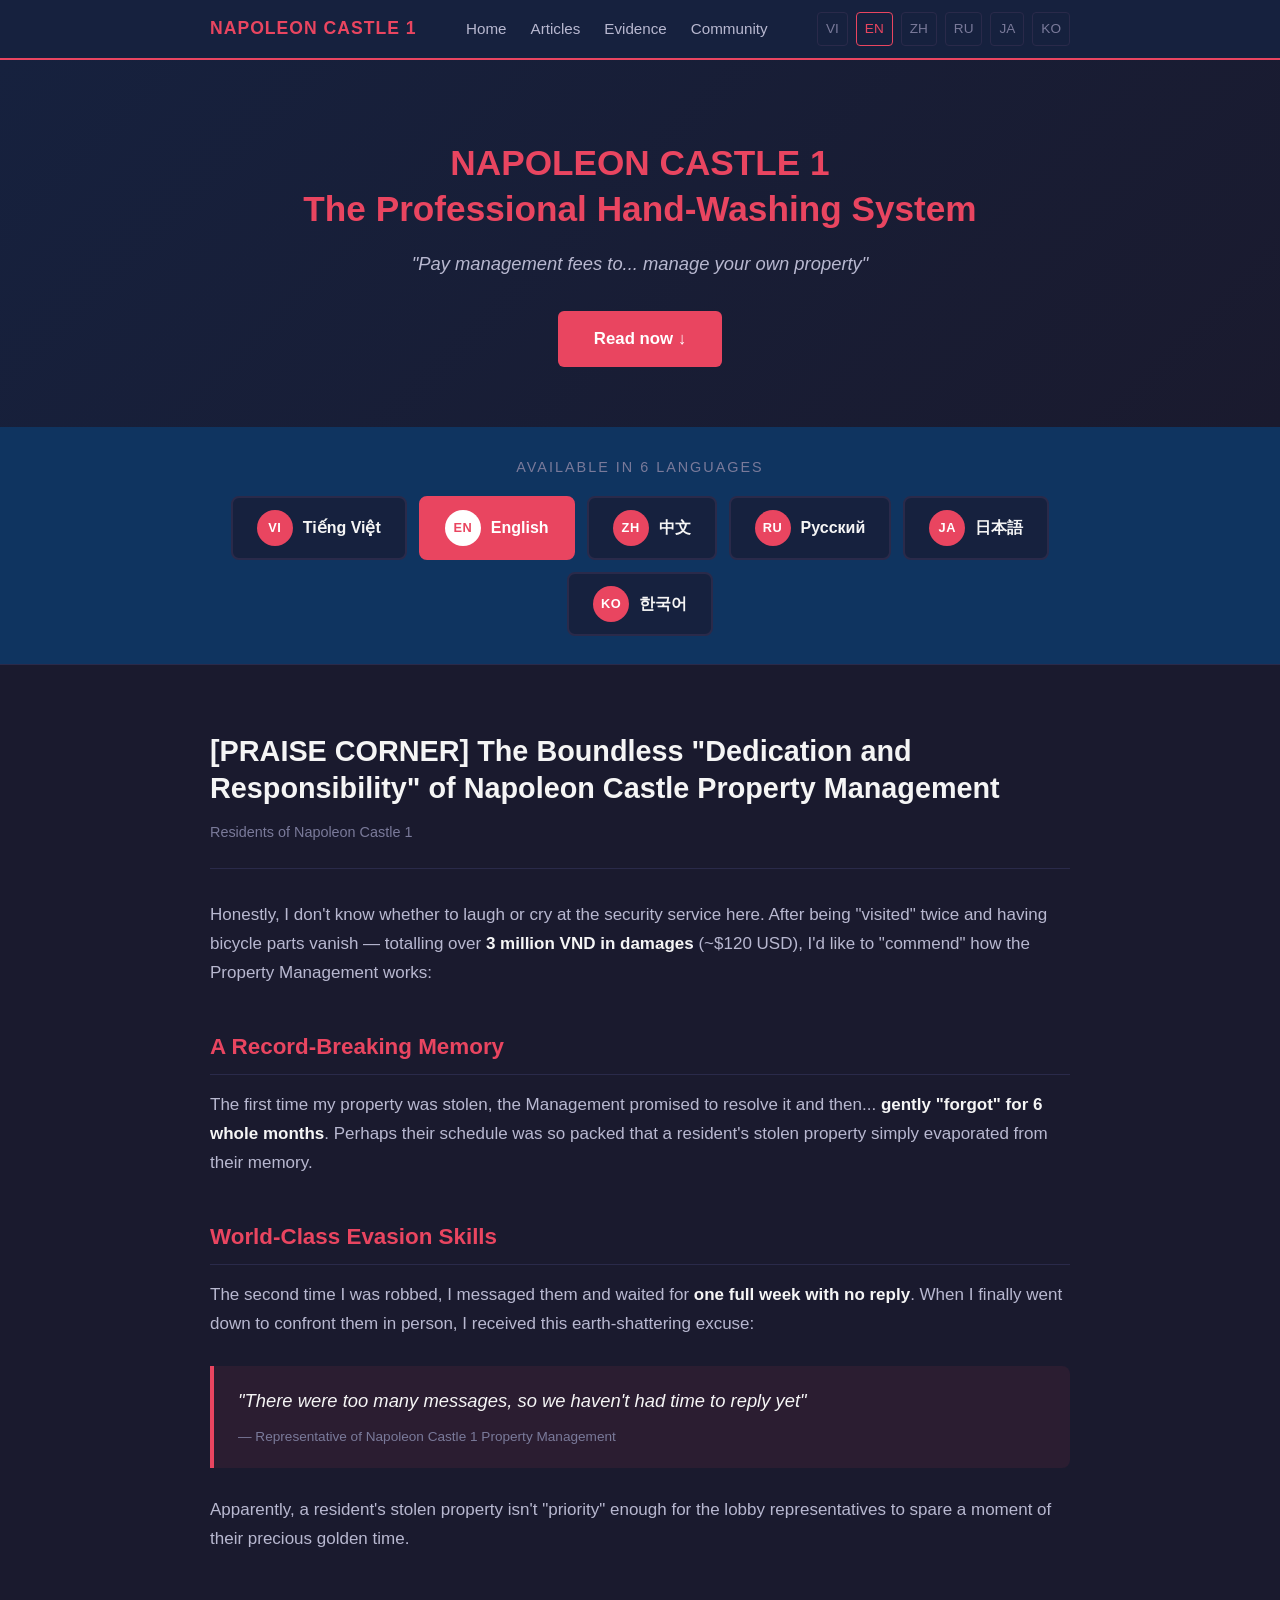
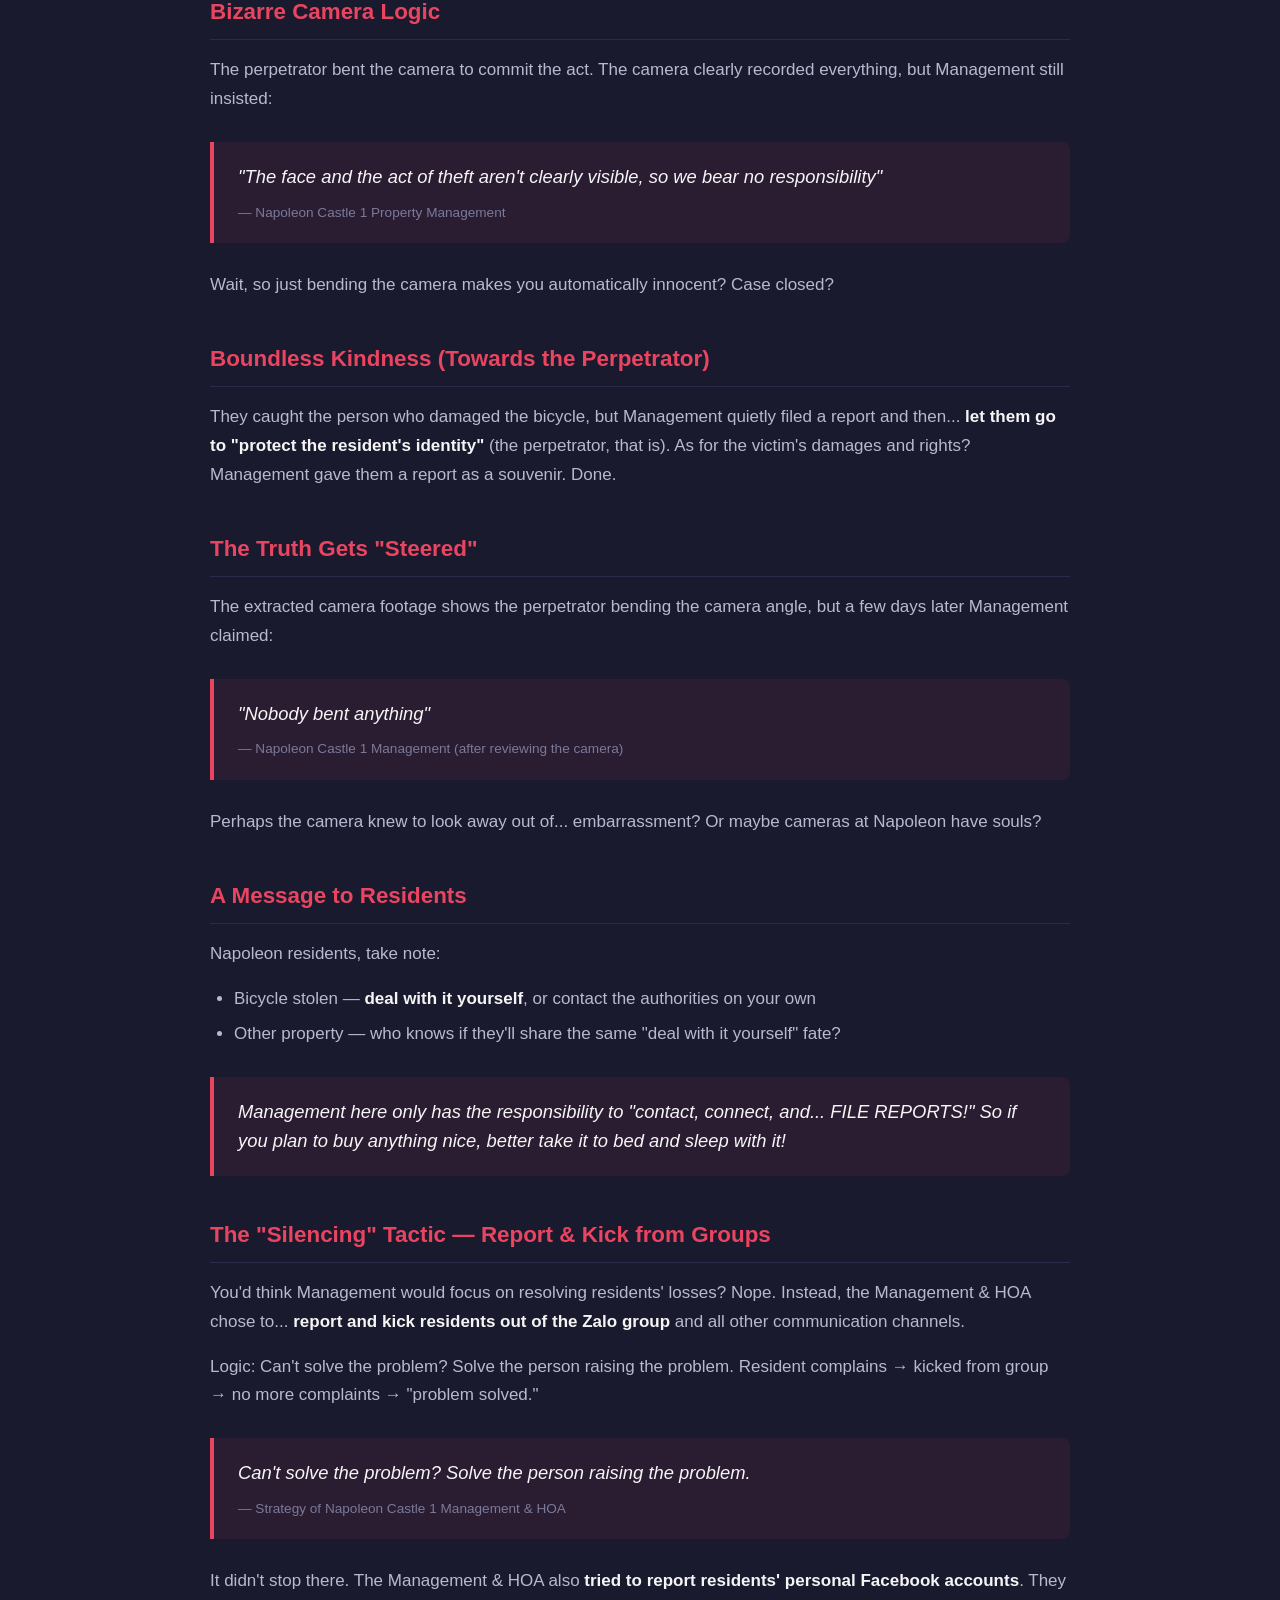
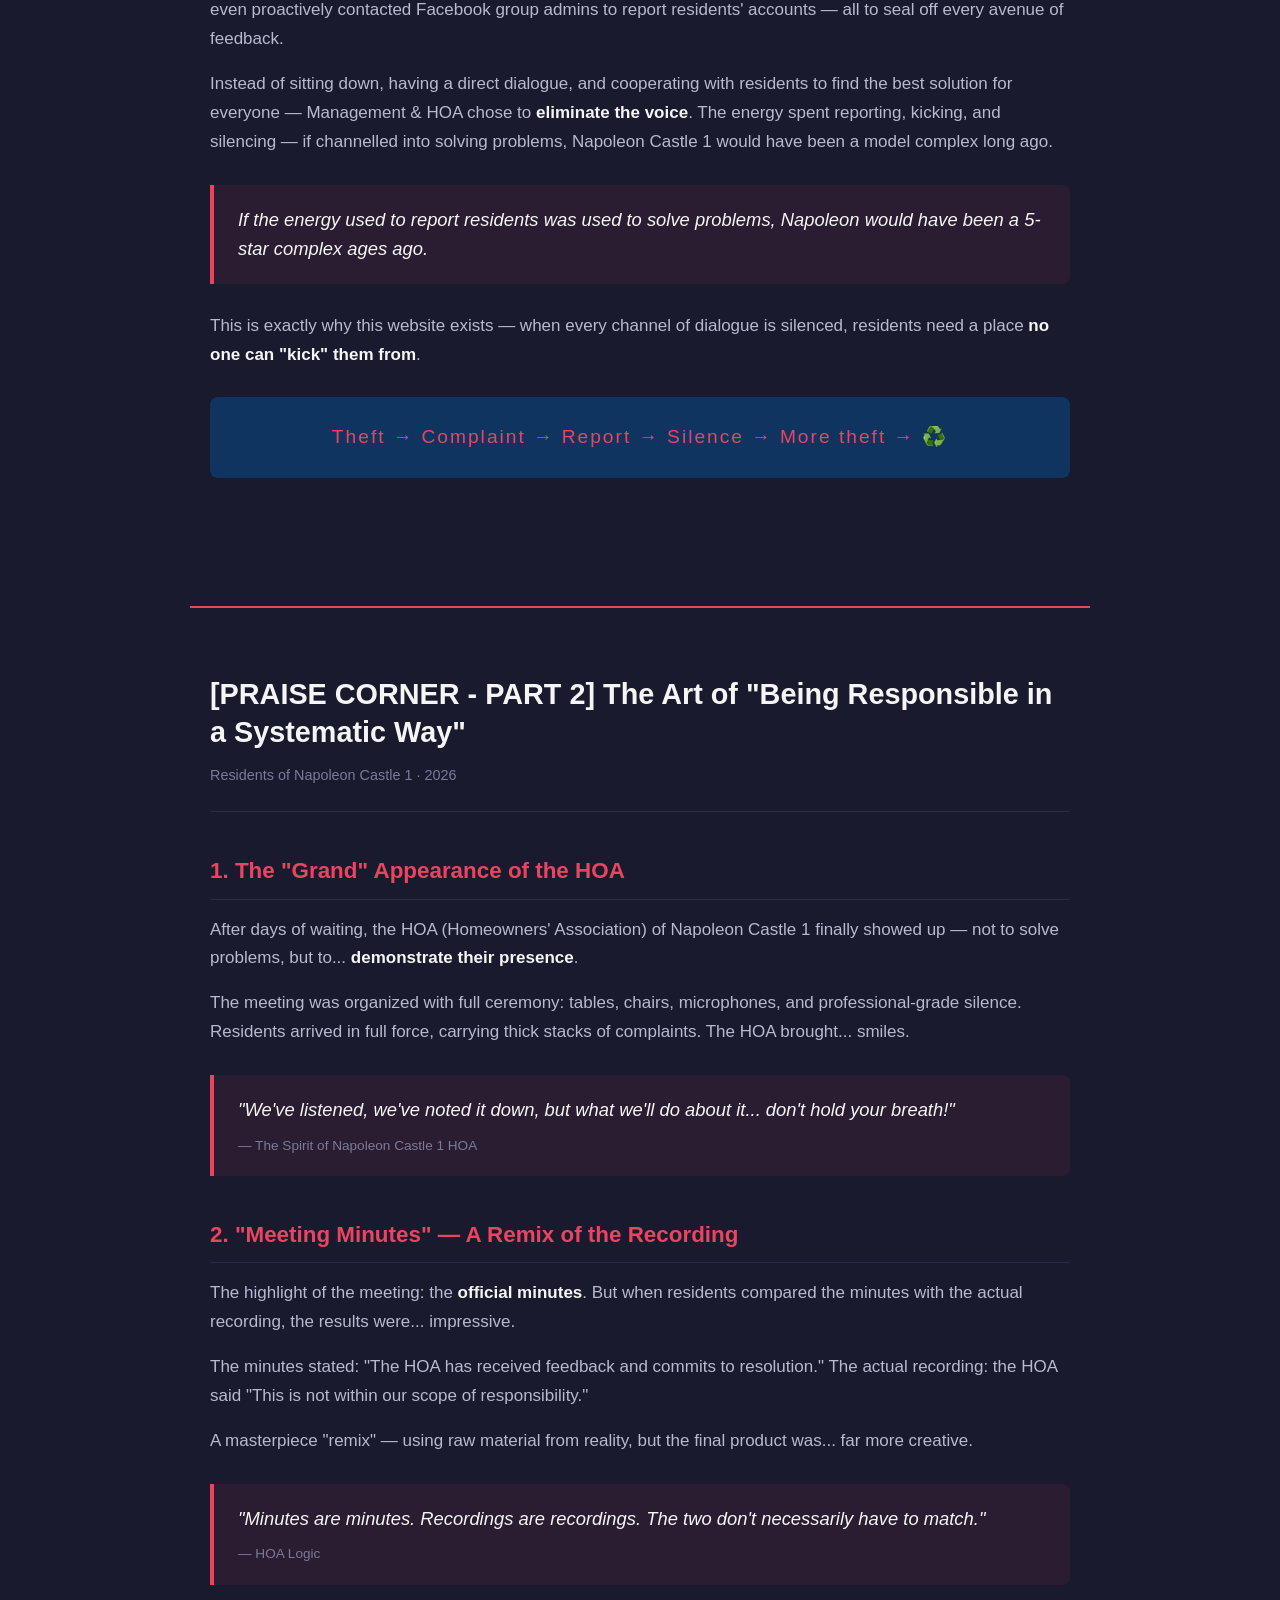
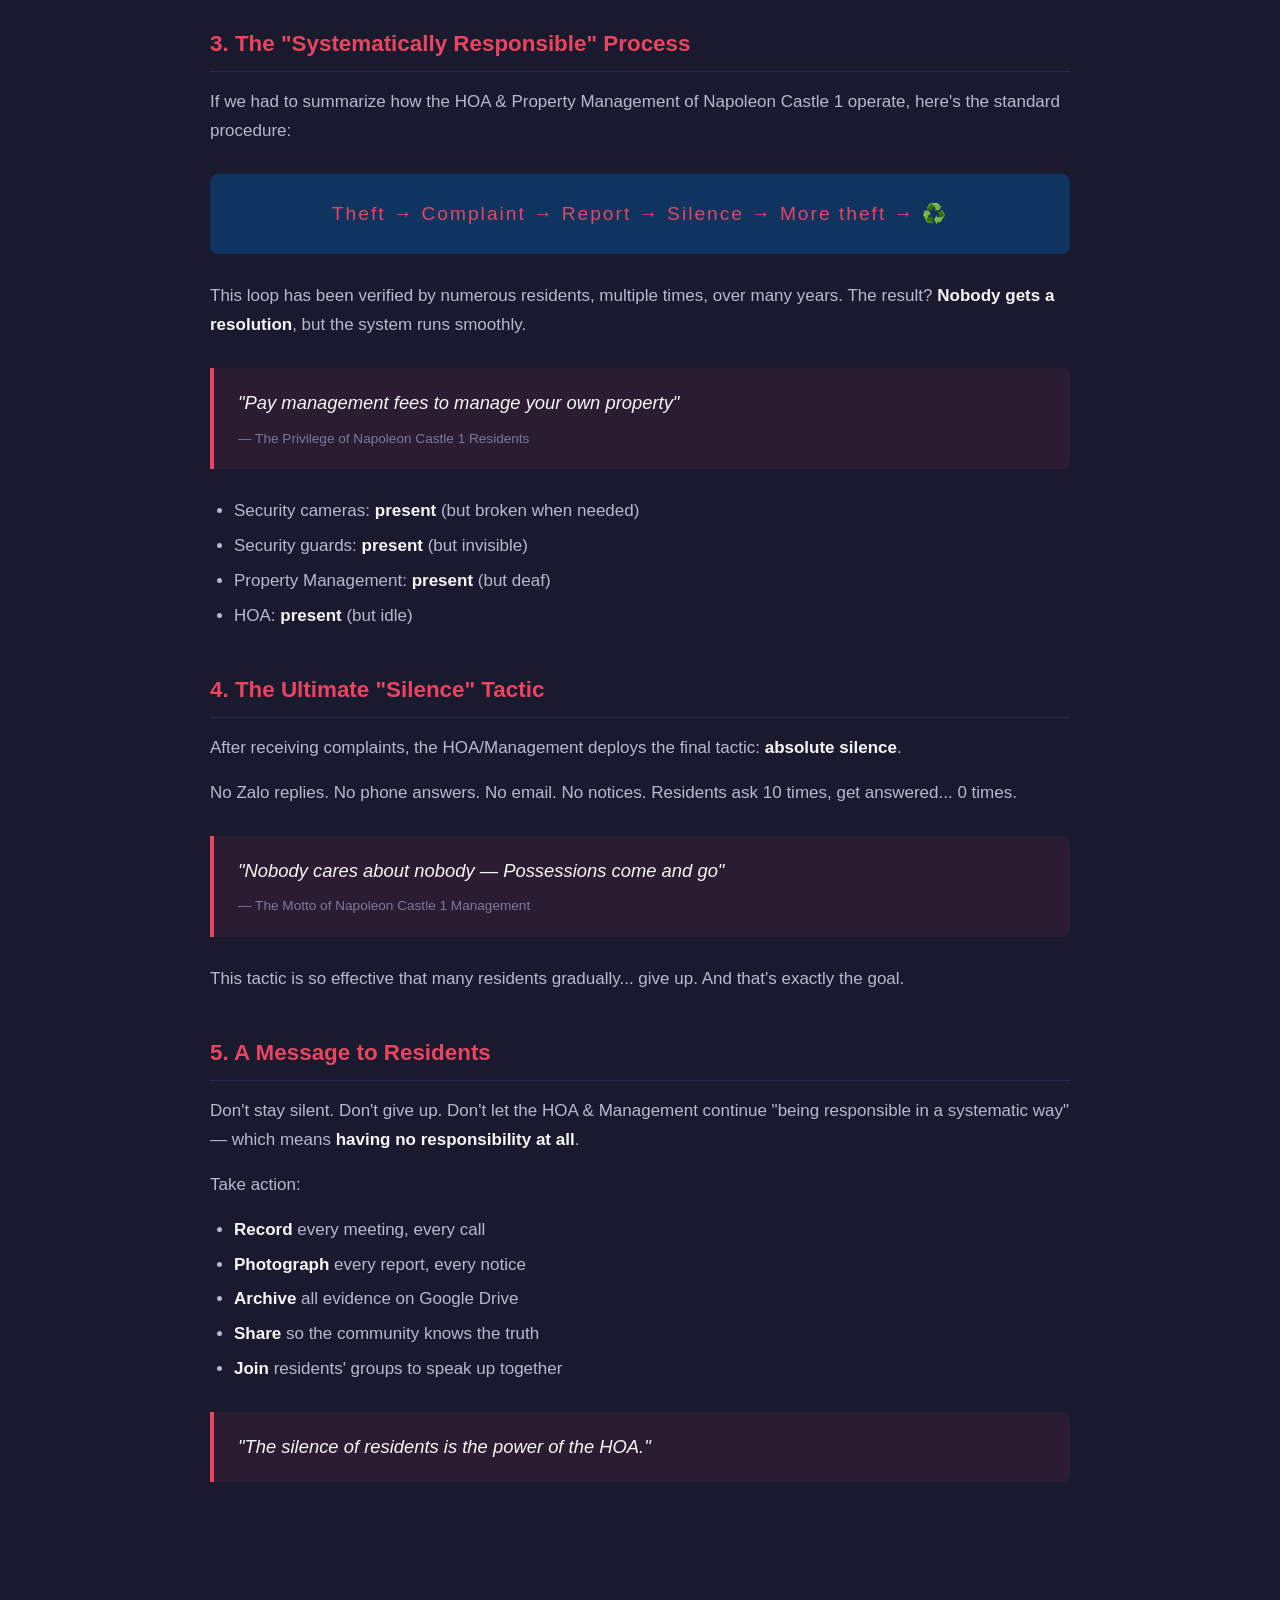
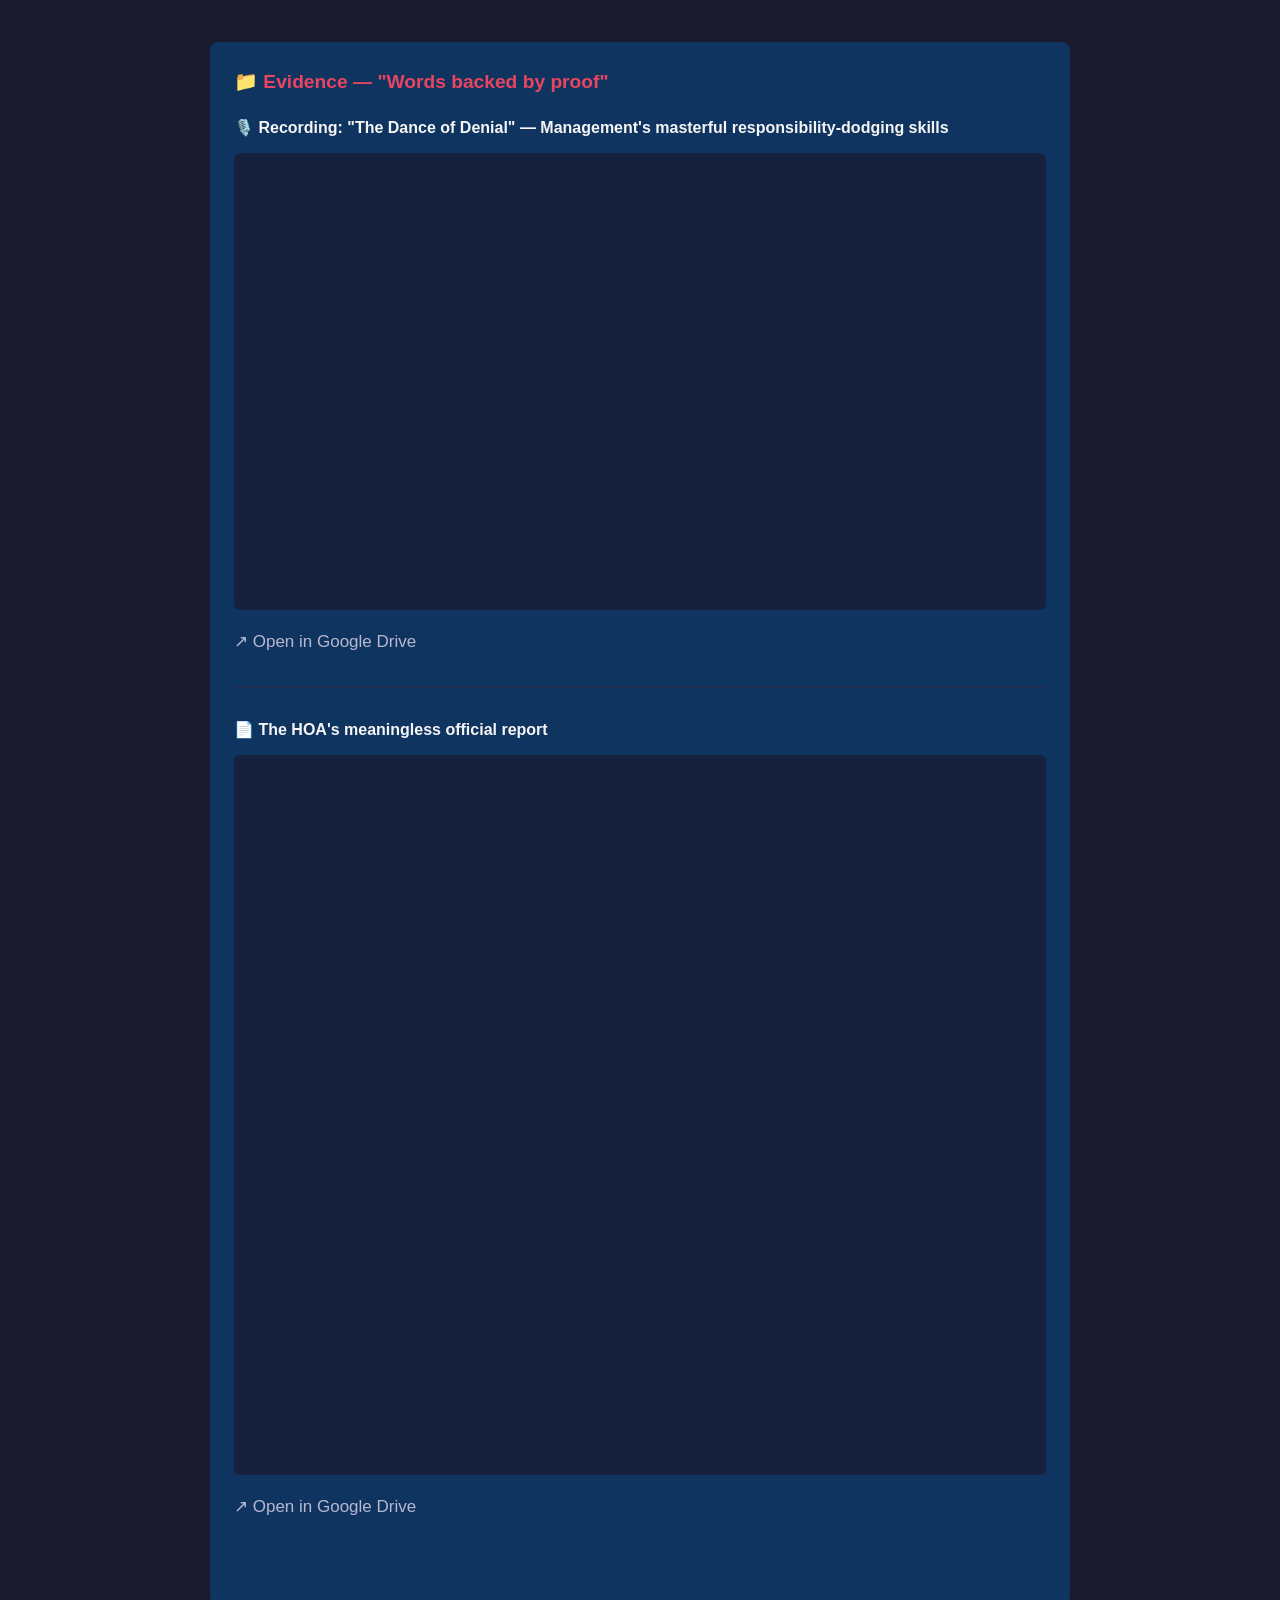
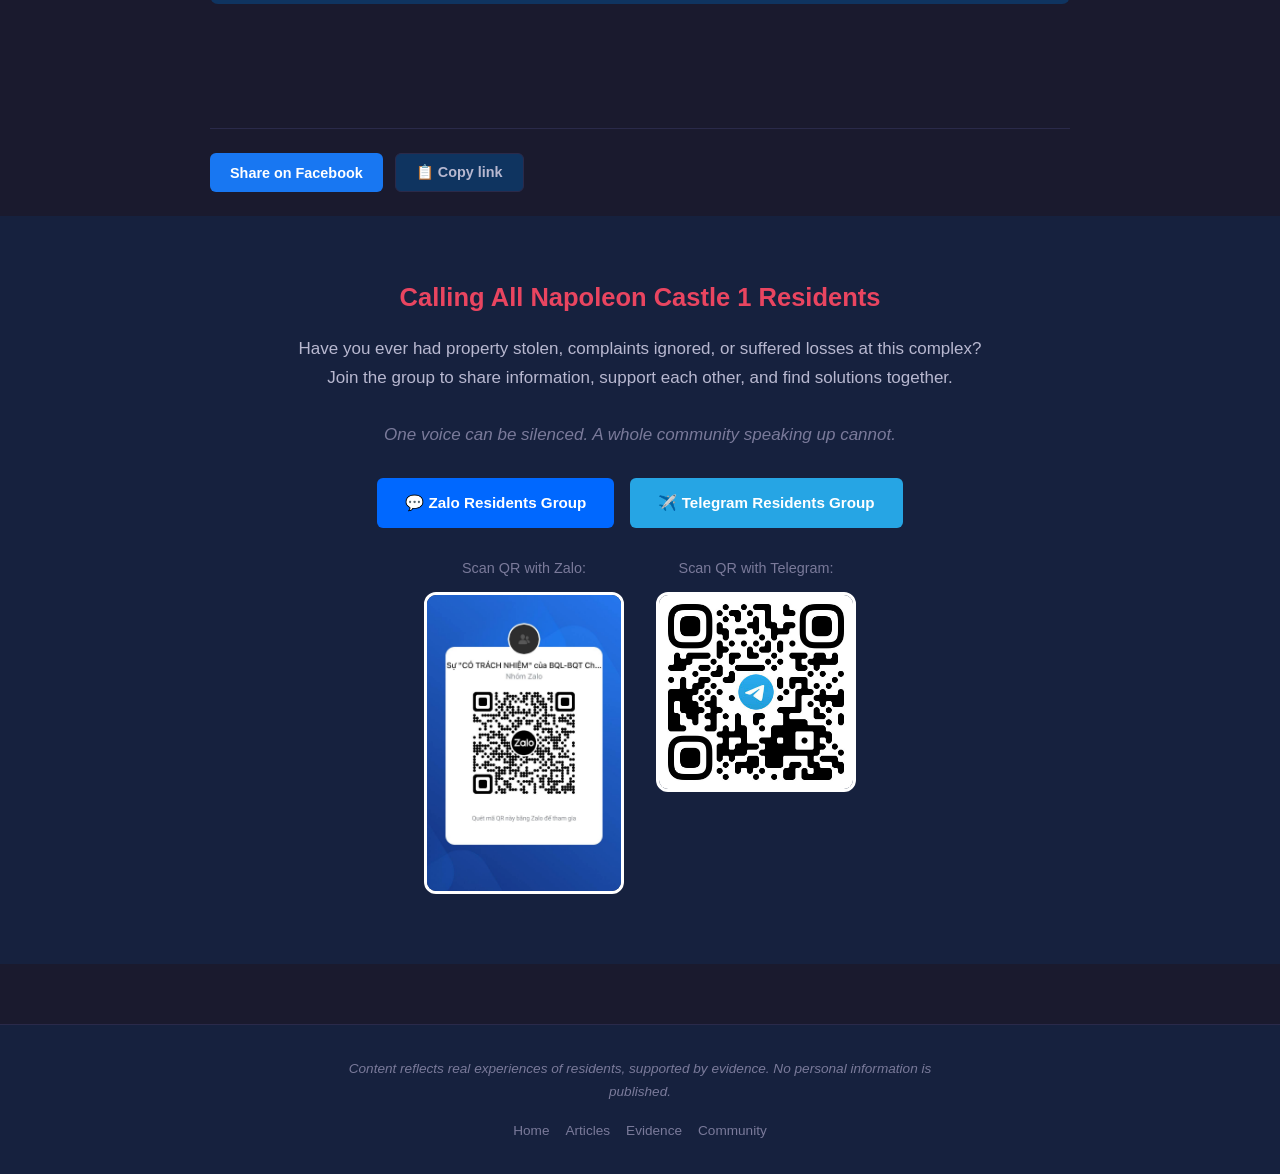
==== commit 9888e545: "add jp and ko" ====
--- a/en/index.html
+++ b/en/index.html
@@ -9,6 +9,8 @@
   <link rel="alternate" hreflang="en" href="./index.html">
   <link rel="alternate" hreflang="zh" href="../zh/index.html">
   <link rel="alternate" hreflang="ru" href="../ru/index.html">
+  <link rel="alternate" hreflang="ja" href="../ja/index.html">
+  <link rel="alternate" hreflang="ko" href="../ko/index.html">
   <link rel="stylesheet" href="../css/style.css">
 </head>
 <body>
@@ -27,6 +29,8 @@
         <a href="./index.html" class="active">EN</a>
         <a href="../zh/index.html">ZH</a>
         <a href="../ru/index.html">RU</a>
+        <a href="../ja/index.html">JA</a>
+        <a href="../ko/index.html">KO</a>
       </div>
     </div>
   </header>
@@ -44,7 +48,7 @@
     <!-- Multi-language Banner -->
     <section class="multilang-banner">
       <div class="container">
-        <p class="multilang-title">Available in 4 languages</p>
+        <p class="multilang-title">Available in 6 languages</p>
         <div class="multilang-grid">
           <a href="../index.html" class="multilang-btn">
             <span class="multilang-flag">VI</span>
@@ -61,6 +65,14 @@
           <a href="../ru/index.html" class="multilang-btn">
             <span class="multilang-flag">RU</span>
             <span class="multilang-label">Русский</span>
+          </a>
+          <a href="../ja/index.html" class="multilang-btn">
+            <span class="multilang-flag">JA</span>
+            <span class="multilang-label">日本語</span>
+          </a>
+          <a href="../ko/index.html" class="multilang-btn">
+            <span class="multilang-flag">KO</span>
+            <span class="multilang-label">한국어</span>
           </a>
         </div>
       </div>
